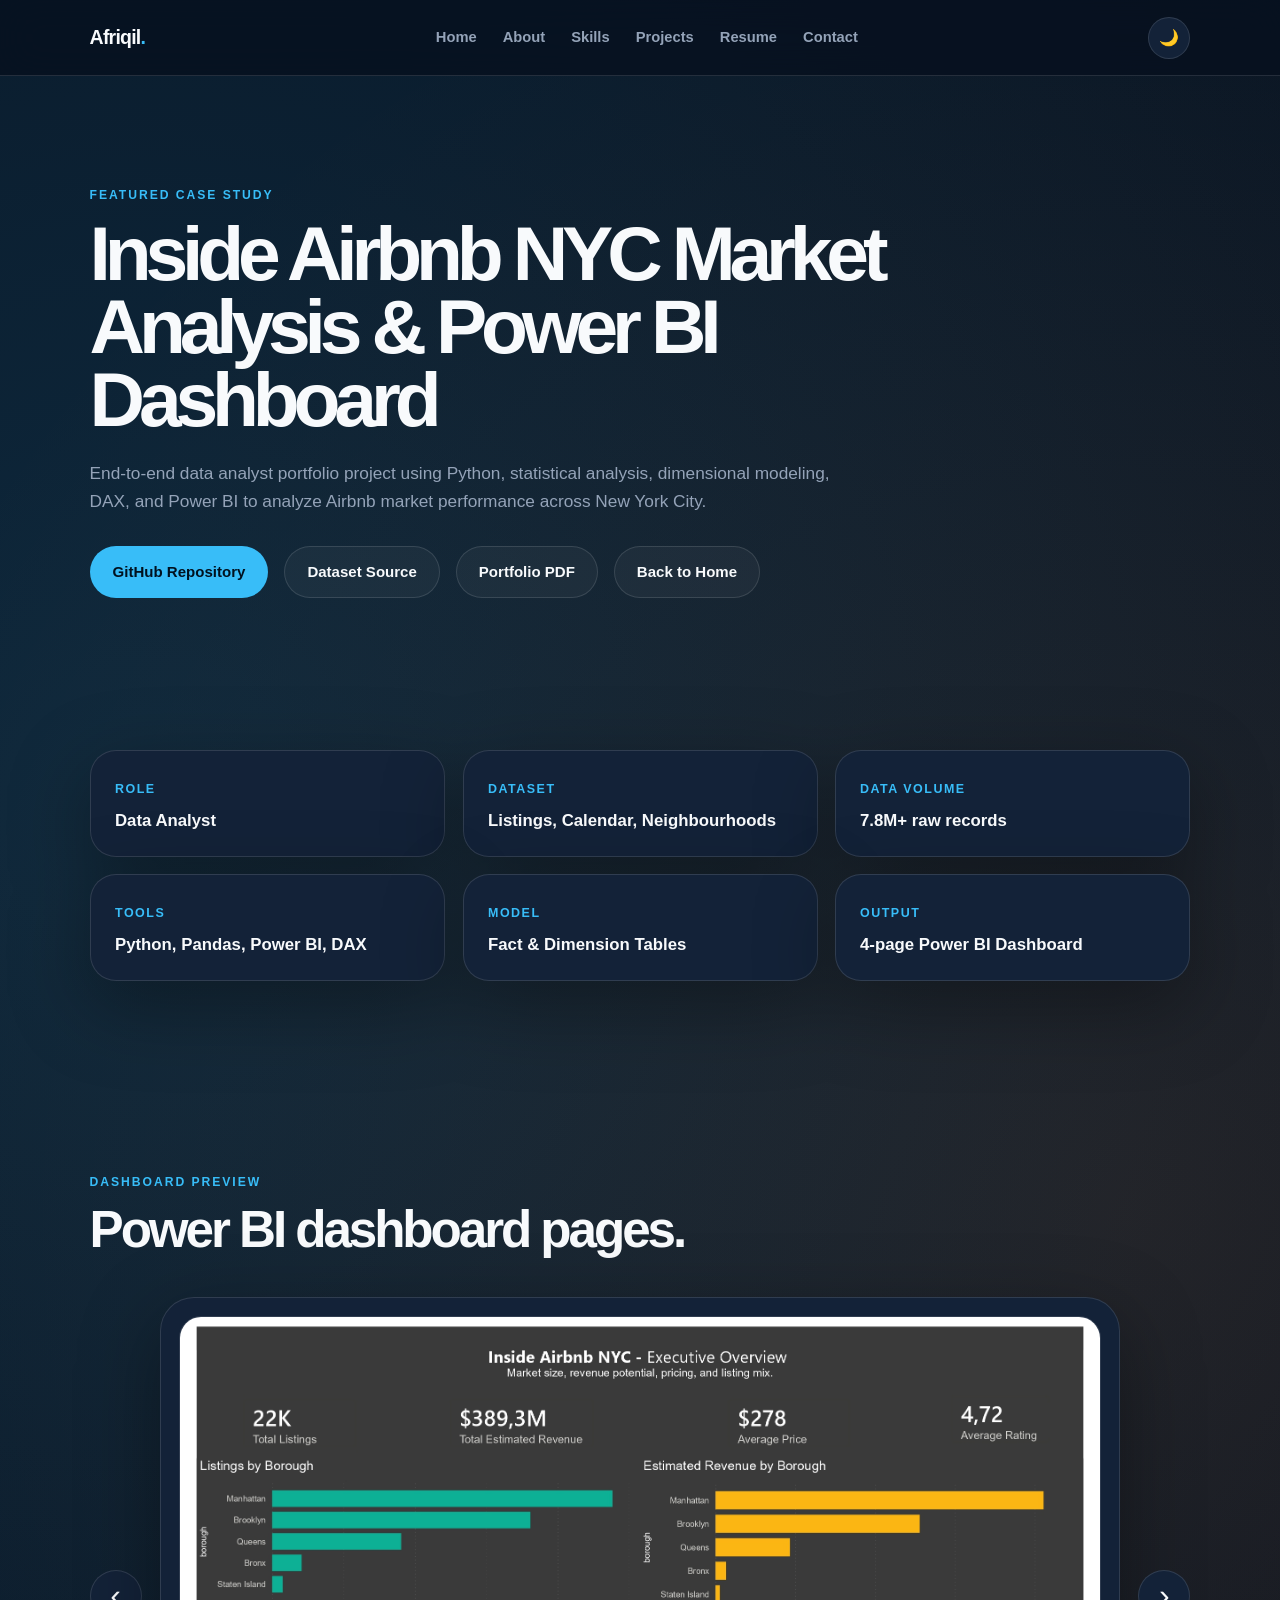
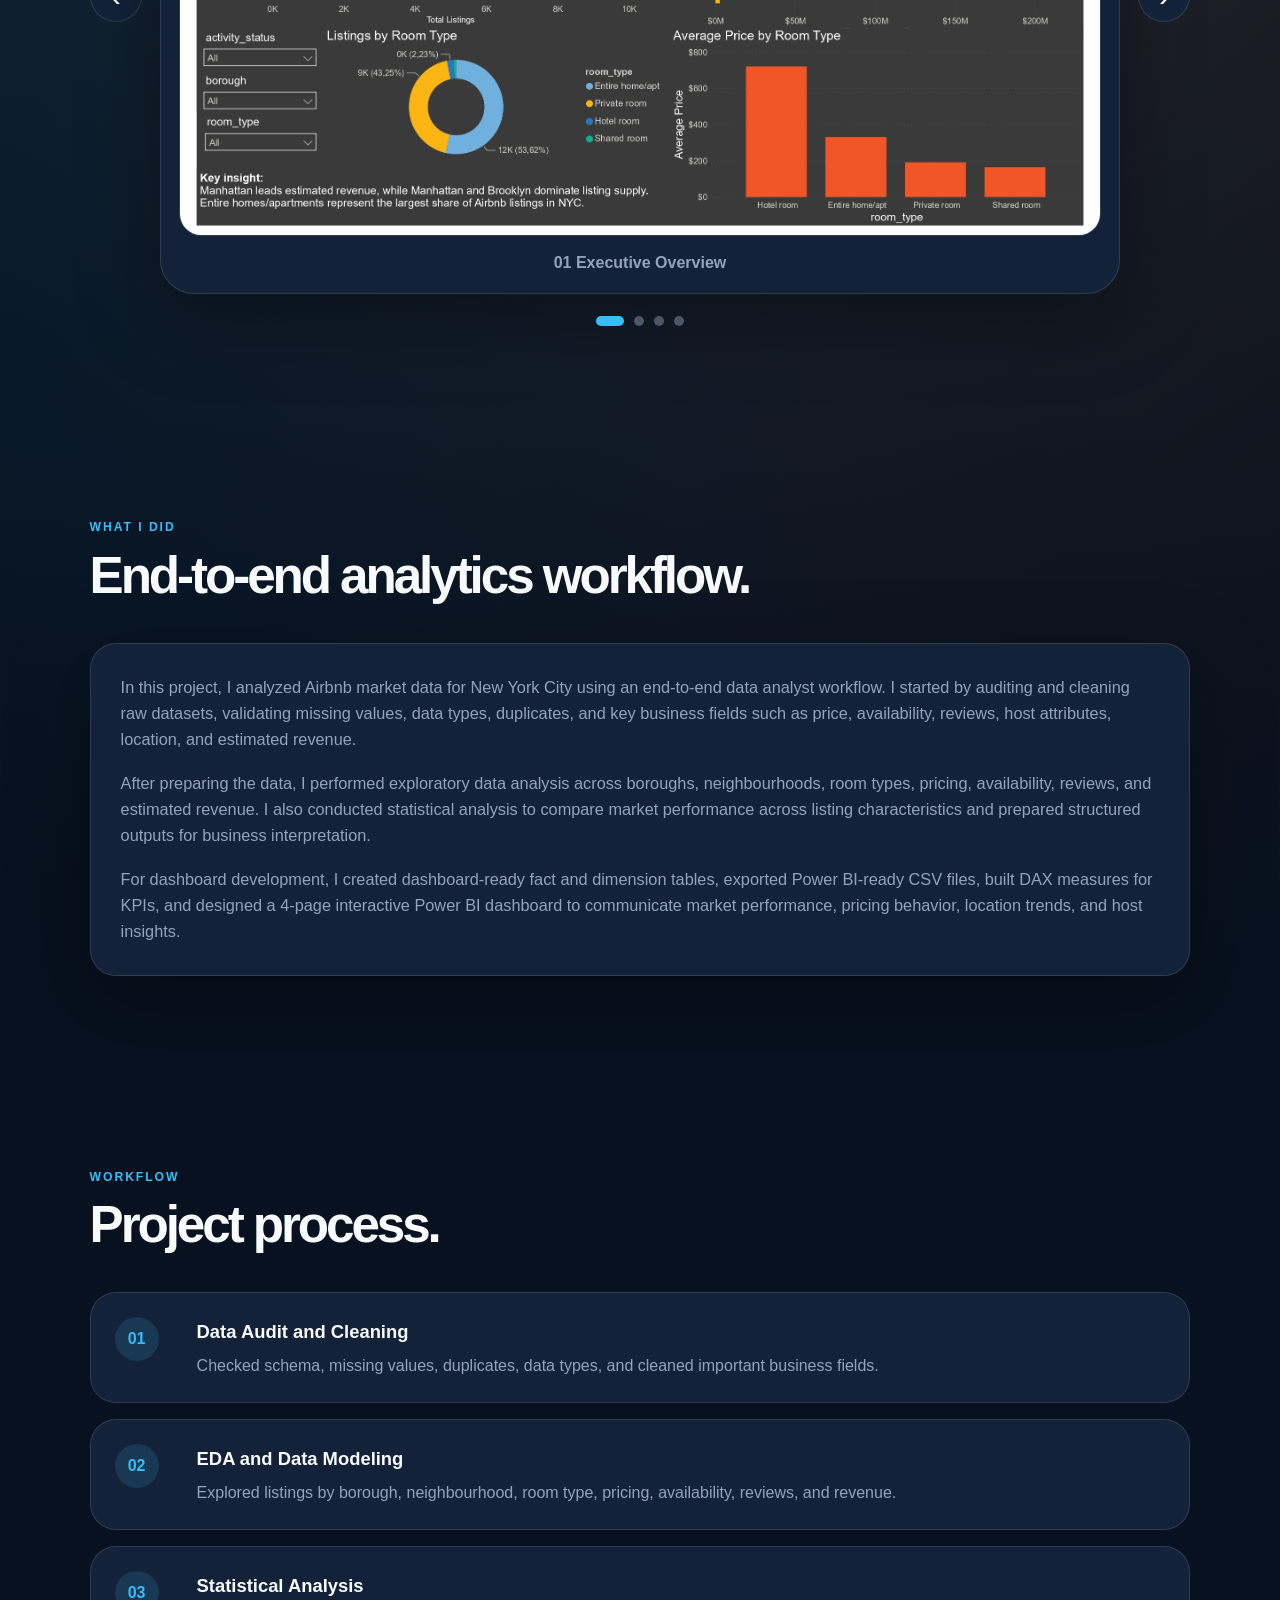
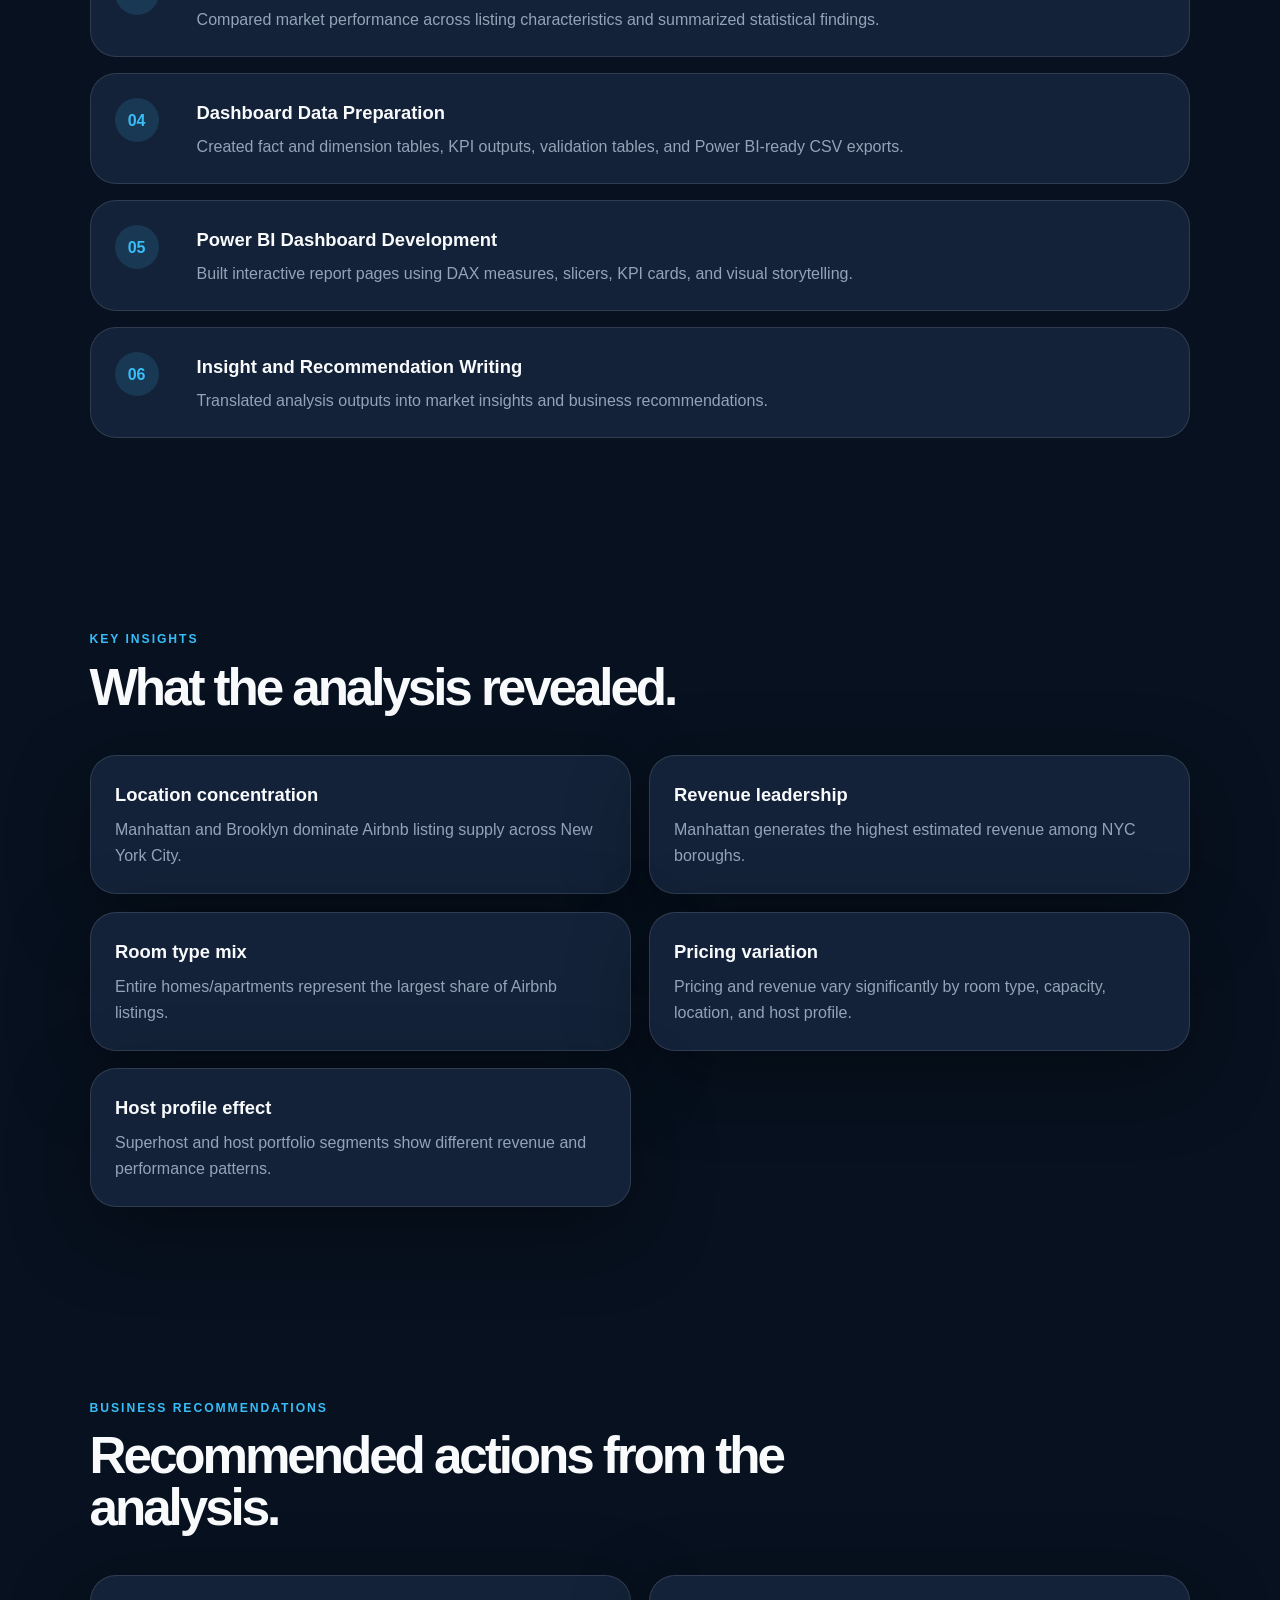
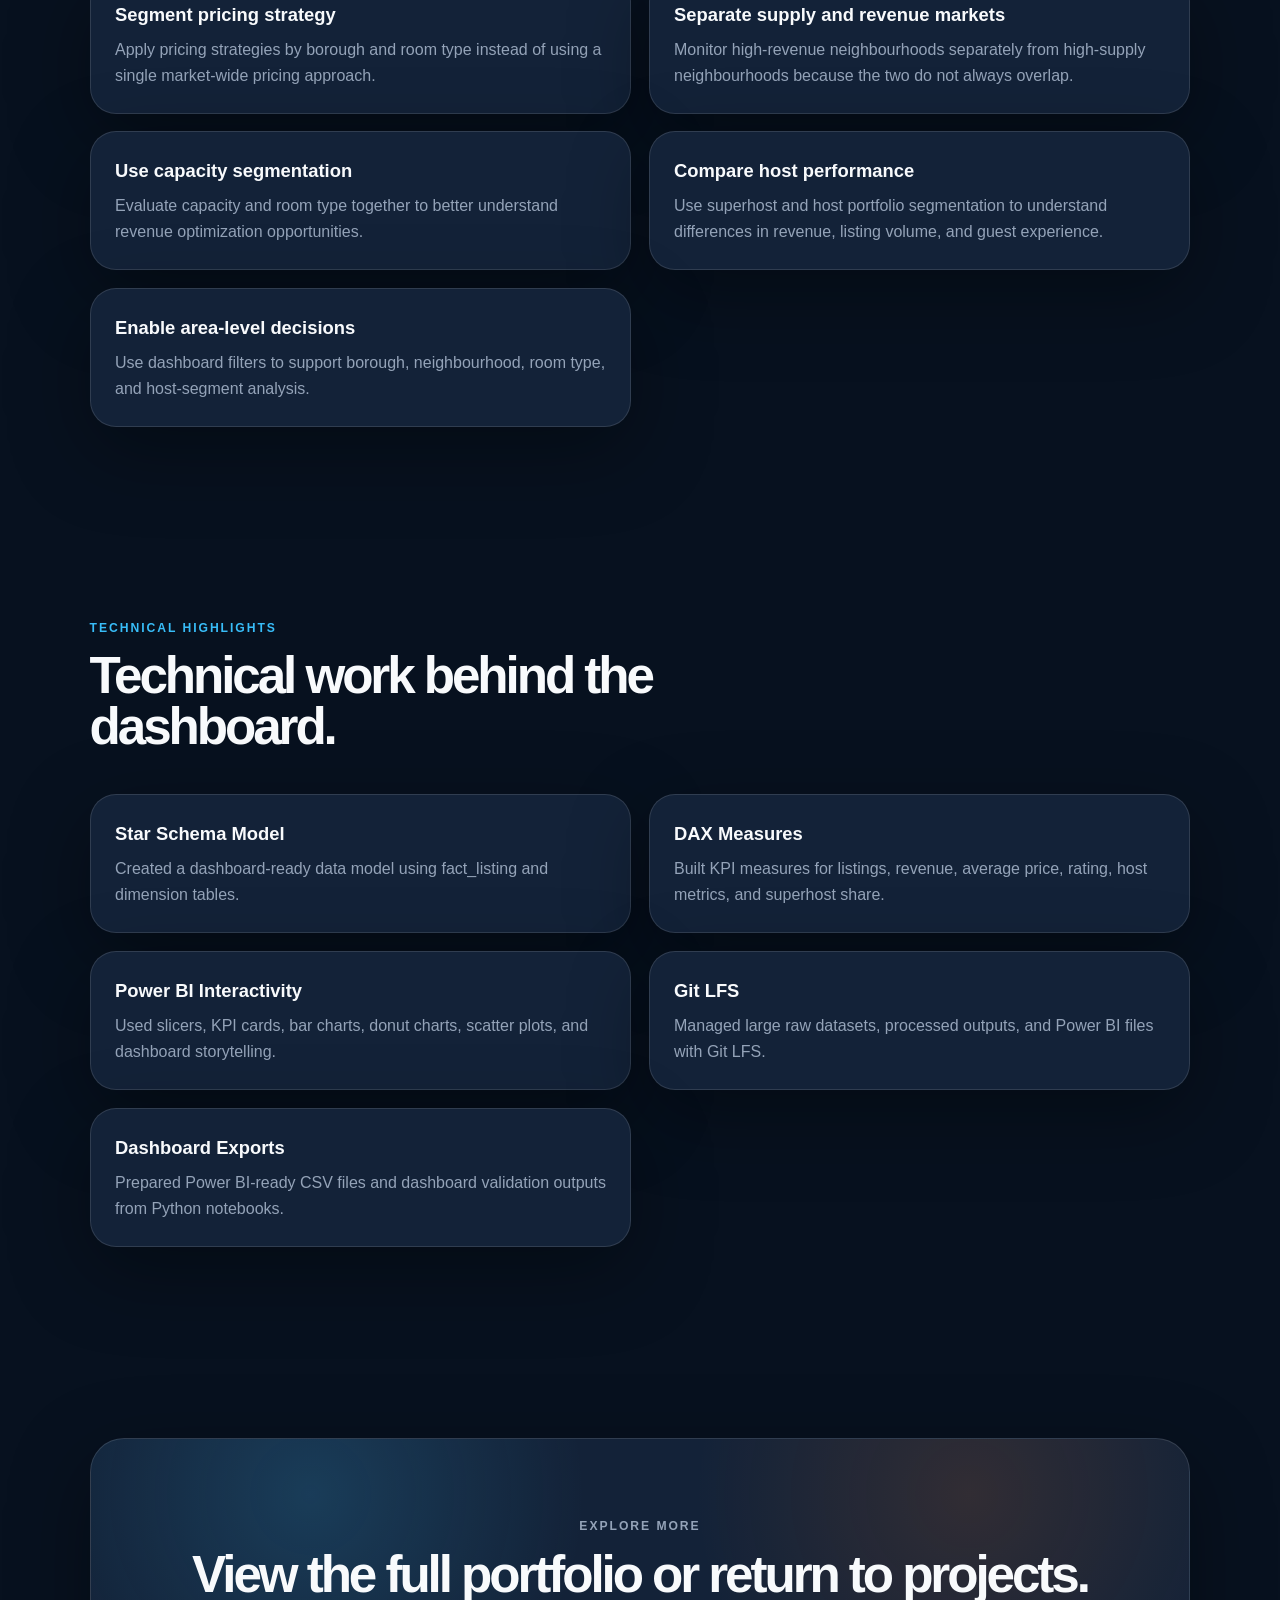
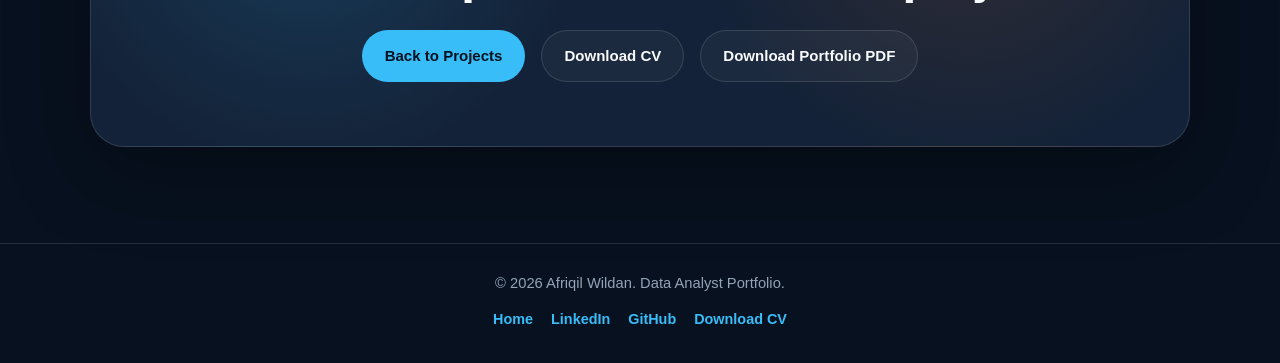
==== project-airbnb.html @ fc61f589 "Initial portfolio website" ====
<!DOCTYPE html>
<html lang="en" data-theme="dark">
<head>
    <meta charset="UTF-8" />
    <meta name="viewport" content="width=device-width, initial-scale=1.0" />

    <title>Inside Airbnb NYC Case Study | Afriqil Wildan</title>

    <meta
        name="description"
        content="Inside Airbnb NYC Market Analysis case study by Afriqil Wildan. End-to-end data analyst project using Python, statistical analysis, Power BI, DAX, and dashboard data modeling."
    />

    <link rel="stylesheet" href="style.css" />
</head>

<body>

    <!-- NAVBAR -->
    <header class="navbar">
        <a href="index.html" class="nav-logo">
            Afriqil<span>.</span>
        </a>

        <nav class="nav-menu" id="navMenu">
            <a href="index.html#home" class="nav-link">Home</a>
            <a href="index.html#about" class="nav-link">About</a>
            <a href="index.html#skills" class="nav-link">Skills</a>
            <a href="index.html#projects" class="nav-link active">Projects</a>
            <a href="index.html#resume" class="nav-link">Resume</a>
            <a href="index.html#contact" class="nav-link">Contact</a>
        </nav>

        <div class="nav-actions">
            <button class="theme-toggle" id="themeToggle" aria-label="Toggle dark and light mode">
                <span id="themeIcon">🌙</span>
            </button>

            <button class="menu-toggle" id="menuToggle" aria-label="Open navigation menu">
                <span></span>
                <span></span>
                <span></span>
            </button>
        </div>
    </header>


    <main>

        <!-- PROJECT HERO -->
        <section class="section project-hero">
            <div class="project-hero-content reveal">
                <p class="section-label">Featured Case Study</p>

                <h1>Inside Airbnb NYC Market Analysis & Power BI Dashboard</h1>

                <p class="project-hero-description">
                    End-to-end data analyst portfolio project using Python, statistical analysis, dimensional modeling, DAX, and Power BI to analyze Airbnb market performance across New York City.
                </p>

                <div class="hero-actions">
                    <a href="#" target="_blank" class="btn btn-primary">GitHub Repository</a>
                    <a href="https://insideairbnb.com/get-the-data/" target="_blank" class="btn btn-secondary">Dataset Source</a>
                    <a href="assets/Portofolio_Afriqil_Wildan.pdf" target="_blank" class="btn btn-secondary">Portfolio PDF</a>
                    <a href="index.html#projects" class="btn btn-secondary">Back to Home</a>
                </div>
            </div>
        </section>


        <!-- PROJECT METADATA -->
        <section class="section project-overview">
            <div class="metadata-grid reveal">
                <div class="metadata-card">
                    <span>Role</span>
                    <h3>Data Analyst</h3>
                </div>

                <div class="metadata-card">
                    <span>Dataset</span>
                    <h3>Listings, Calendar, Neighbourhoods</h3>
                </div>

                <div class="metadata-card">
                    <span>Data Volume</span>
                    <h3>7.8M+ raw records</h3>
                </div>

                <div class="metadata-card">
                    <span>Tools</span>
                    <h3>Python, Pandas, Power BI, DAX</h3>
                </div>

                <div class="metadata-card">
                    <span>Model</span>
                    <h3>Fact & Dimension Tables</h3>
                </div>

                <div class="metadata-card">
                    <span>Output</span>
                    <h3>4-page Power BI Dashboard</h3>
                </div>
            </div>
        </section>


        <!-- DASHBOARD CAROUSEL -->
        <section class="section dashboard-case-study">
            <div class="section-heading reveal">
                <p class="section-label">Dashboard Preview</p>
                <h2>Power BI dashboard pages.</h2>
            </div>

            <div class="carousel reveal">
                <button class="carousel-btn prev" aria-label="Previous dashboard image">‹</button>

                <div class="carousel-window">
                    <div class="carousel-track">
                        <div class="carousel-slide">
                            <img
                                src="assets/01_executive_overview.png"
                                data-preview="assets/01_executive_overview.png"
                                alt="Executive Overview dashboard"
                            />
                            <p>01 Executive Overview</p>
                        </div>

                        <div class="carousel-slide">
                            <img
                                src="assets/02_borough_neighbourhood.png"
                                data-preview="assets/02_borough_neighbourhood.png"
                                alt="Borough and Neighbourhood dashboard"
                            />
                            <p>02 Borough & Neighbourhood Performance</p>
                        </div>

                        <div class="carousel-slide">
                            <img
                                src="assets/03_pricing_revenue.png"
                                data-preview="assets/03_pricing_revenue.png"
                                alt="Pricing and Revenue dashboard"
                            />
                            <p>03 Pricing & Revenue Analysis</p>
                        </div>

                        <div class="carousel-slide">
                            <img
                                src="assets/04_host_statistical_insights.png"
                                data-preview="assets/04_host_statistical_insights.png"
                                alt="Host and Statistical Insights dashboard"
                            />
                            <p>04 Host & Statistical Insights</p>
                        </div>
                    </div>
                </div>

                <button class="carousel-btn next" aria-label="Next dashboard image">›</button>
            </div>

            <div class="carousel-dots reveal">
                <button class="carousel-dot active" aria-label="Go to slide 1"></button>
                <button class="carousel-dot" aria-label="Go to slide 2"></button>
                <button class="carousel-dot" aria-label="Go to slide 3"></button>
                <button class="carousel-dot" aria-label="Go to slide 4"></button>
            </div>
        </section>


        <!-- WHAT I DID -->
        <section class="section case-section">
            <div class="section-heading reveal">
                <p class="section-label">What I Did</p>
                <h2>End-to-end analytics workflow.</h2>
            </div>

            <div class="content-card reveal">
                <p>
                    In this project, I analyzed Airbnb market data for New York City using an end-to-end data analyst workflow. I started by auditing and cleaning raw datasets, validating missing values, data types, duplicates, and key business fields such as price, availability, reviews, host attributes, location, and estimated revenue.
                </p>

                <p>
                    After preparing the data, I performed exploratory data analysis across boroughs, neighbourhoods, room types, pricing, availability, reviews, and estimated revenue. I also conducted statistical analysis to compare market performance across listing characteristics and prepared structured outputs for business interpretation.
                </p>

                <p>
                    For dashboard development, I created dashboard-ready fact and dimension tables, exported Power BI-ready CSV files, built DAX measures for KPIs, and designed a 4-page interactive Power BI dashboard to communicate market performance, pricing behavior, location trends, and host insights.
                </p>
            </div>
        </section>


        <!-- WORKFLOW -->
        <section class="section case-section">
            <div class="section-heading reveal">
                <p class="section-label">Workflow</p>
                <h2>Project process.</h2>
            </div>

            <div class="timeline reveal">
                <div class="timeline-item">
                    <span>01</span>
                    <div>
                        <h3>Data Audit and Cleaning</h3>
                        <p>Checked schema, missing values, duplicates, data types, and cleaned important business fields.</p>
                    </div>
                </div>

                <div class="timeline-item">
                    <span>02</span>
                    <div>
                        <h3>EDA and Data Modeling</h3>
                        <p>Explored listings by borough, neighbourhood, room type, pricing, availability, reviews, and revenue.</p>
                    </div>
                </div>

                <div class="timeline-item">
                    <span>03</span>
                    <div>
                        <h3>Statistical Analysis</h3>
                        <p>Compared market performance across listing characteristics and summarized statistical findings.</p>
                    </div>
                </div>

                <div class="timeline-item">
                    <span>04</span>
                    <div>
                        <h3>Dashboard Data Preparation</h3>
                        <p>Created fact and dimension tables, KPI outputs, validation tables, and Power BI-ready CSV exports.</p>
                    </div>
                </div>

                <div class="timeline-item">
                    <span>05</span>
                    <div>
                        <h3>Power BI Dashboard Development</h3>
                        <p>Built interactive report pages using DAX measures, slicers, KPI cards, and visual storytelling.</p>
                    </div>
                </div>

                <div class="timeline-item">
                    <span>06</span>
                    <div>
                        <h3>Insight and Recommendation Writing</h3>
                        <p>Translated analysis outputs into market insights and business recommendations.</p>
                    </div>
                </div>
            </div>
        </section>


        <!-- KEY INSIGHTS -->
        <section class="section case-section">
            <div class="section-heading reveal">
                <p class="section-label">Key Insights</p>
                <h2>What the analysis revealed.</h2>
            </div>

            <div class="insight-grid">
                <article class="insight-card reveal">
                    <h3>Location concentration</h3>
                    <p>Manhattan and Brooklyn dominate Airbnb listing supply across New York City.</p>
                </article>

                <article class="insight-card reveal">
                    <h3>Revenue leadership</h3>
                    <p>Manhattan generates the highest estimated revenue among NYC boroughs.</p>
                </article>

                <article class="insight-card reveal">
                    <h3>Room type mix</h3>
                    <p>Entire homes/apartments represent the largest share of Airbnb listings.</p>
                </article>

                <article class="insight-card reveal">
                    <h3>Pricing variation</h3>
                    <p>Pricing and revenue vary significantly by room type, capacity, location, and host profile.</p>
                </article>

                <article class="insight-card reveal">
                    <h3>Host profile effect</h3>
                    <p>Superhost and host portfolio segments show different revenue and performance patterns.</p>
                </article>
            </div>
        </section>


        <!-- BUSINESS RECOMMENDATIONS -->
        <section class="section case-section">
            <div class="section-heading reveal">
                <p class="section-label">Business Recommendations</p>
                <h2>Recommended actions from the analysis.</h2>
            </div>

            <div class="recommendation-grid">
                <div class="recommendation-card reveal">
                    <h3>Segment pricing strategy</h3>
                    <p>Apply pricing strategies by borough and room type instead of using a single market-wide pricing approach.</p>
                </div>

                <div class="recommendation-card reveal">
                    <h3>Separate supply and revenue markets</h3>
                    <p>Monitor high-revenue neighbourhoods separately from high-supply neighbourhoods because the two do not always overlap.</p>
                </div>

                <div class="recommendation-card reveal">
                    <h3>Use capacity segmentation</h3>
                    <p>Evaluate capacity and room type together to better understand revenue optimization opportunities.</p>
                </div>

                <div class="recommendation-card reveal">
                    <h3>Compare host performance</h3>
                    <p>Use superhost and host portfolio segmentation to understand differences in revenue, listing volume, and guest experience.</p>
                </div>

                <div class="recommendation-card reveal">
                    <h3>Enable area-level decisions</h3>
                    <p>Use dashboard filters to support borough, neighbourhood, room type, and host-segment analysis.</p>
                </div>
            </div>
        </section>


        <!-- TECHNICAL HIGHLIGHTS -->
        <section class="section case-section">
            <div class="section-heading reveal">
                <p class="section-label">Technical Highlights</p>
                <h2>Technical work behind the dashboard.</h2>
            </div>

            <div class="technical-highlight-grid">
                <div class="technical-highlight-card reveal">
                    <h3>Star Schema Model</h3>
                    <p>Created a dashboard-ready data model using fact_listing and dimension tables.</p>
                </div>

                <div class="technical-highlight-card reveal">
                    <h3>DAX Measures</h3>
                    <p>Built KPI measures for listings, revenue, average price, rating, host metrics, and superhost share.</p>
                </div>

                <div class="technical-highlight-card reveal">
                    <h3>Power BI Interactivity</h3>
                    <p>Used slicers, KPI cards, bar charts, donut charts, scatter plots, and dashboard storytelling.</p>
                </div>

                <div class="technical-highlight-card reveal">
                    <h3>Git LFS</h3>
                    <p>Managed large raw datasets, processed outputs, and Power BI files with Git LFS.</p>
                </div>

                <div class="technical-highlight-card reveal">
                    <h3>Dashboard Exports</h3>
                    <p>Prepared Power BI-ready CSV files and dashboard validation outputs from Python notebooks.</p>
                </div>
            </div>
        </section>


        <!-- CTA -->
        <section class="section resume">
            <div class="resume-card reveal">
                <p class="section-label">Explore More</p>
                <h2>View the full portfolio or return to projects.</h2>

                <div class="resume-actions">
                    <a href="index.html#projects" class="btn btn-primary">Back to Projects</a>
                    <a href="assets/CV_Afriqil_Wildan.pdf" target="_blank" class="btn btn-secondary">Download CV</a>
                    <a href="assets/Portofolio_Afriqil_Wildan.pdf" target="_blank" class="btn btn-secondary">Download Portfolio PDF</a>
                </div>
            </div>
        </section>

    </main>


    <!-- IMAGE MODAL -->
    <div class="image-modal">
        <button class="modal-close" aria-label="Close image modal">×</button>
        <img src="" alt="Dashboard full preview" class="modal-image" />
    </div>


    <!-- FOOTER -->
    <footer class="footer">
        <p>© 2026 Afriqil Wildan. Data Analyst Portfolio.</p>

        <div class="footer-links">
            <a href="index.html">Home</a>
            <a href="https://www.linkedin.com/in/afriqil-wildan-b7bbb6221/" target="_blank">LinkedIn</a>
            <a href="https://github.com/" target="_blank">GitHub</a>
            <a href="assets/CV_Afriqil_Wildan.pdf" target="_blank">Download CV</a>
        </div>
    </footer>


    <script src="script.js"></script>
</body>
</html>
---- style.css ----
/* =========================
   THEME VARIABLES
========================= */

:root {
    --bg: #07111f;
    --bg-soft: #0f1b2d;
    --card: #132238;
    --card-hover: #1b2d49;
    --text: #f8fafc;
    --muted: #94a3b8;
    --border: rgba(255, 255, 255, 0.12);

    --primary: #38bdf8;
    --primary-dark: #0284c7;
    --accent: #f97316;
    --success: #14b8a6;

    --shadow: 0 24px 80px rgba(0, 0, 0, 0.35);

    --radius-xl: 34px;
    --radius-lg: 26px;
    --radius-md: 18px;
    --radius-sm: 14px;

    --max-width: 1180px;
}

html[data-theme="light"] {
    --bg: #f8fafc;
    --bg-soft: #eef2ff;
    --card: #ffffff;
    --card-hover: #f1f5f9;
    --text: #0f172a;
    --muted: #475569;
    --border: rgba(15, 23, 42, 0.12);

    --primary: #0284c7;
    --primary-dark: #0369a1;
    --accent: #ea580c;
    --success: #0f766e;

    --shadow: 0 24px 70px rgba(15, 23, 42, 0.12);
}


/* =========================
   RESET
========================= */

* {
    margin: 0;
    padding: 0;
    box-sizing: border-box;
}

html {
    scroll-behavior: smooth;
    scroll-padding-top: 90px;
}

body {
    font-family: Inter, "Segoe UI", Arial, sans-serif;
    background:
        radial-gradient(circle at 12% 12%, rgba(56, 189, 248, 0.14), transparent 28%),
        radial-gradient(circle at 88% 18%, rgba(249, 115, 22, 0.11), transparent 24%),
        var(--bg);
    color: var(--text);
    line-height: 1.6;
    overflow-x: hidden;
}

a {
    color: inherit;
    text-decoration: none;
}

img {
    max-width: 100%;
    display: block;
}

button {
    font-family: inherit;
}


/* =========================
   NAVBAR
========================= */

.navbar {
    position: sticky;
    top: 0;
    z-index: 1000;
    height: 76px;
    padding: 0 7%;
    display: flex;
    align-items: center;
    justify-content: space-between;
    background: rgba(7, 17, 31, 0.82);
    backdrop-filter: blur(20px);
    border-bottom: 1px solid var(--border);
}

html[data-theme="light"] .navbar {
    background: rgba(248, 250, 252, 0.88);
}

.nav-logo {
    font-size: 1.22rem;
    font-weight: 900;
    letter-spacing: -0.04em;
}

.nav-logo span {
    color: var(--primary);
}

.nav-menu {
    display: flex;
    align-items: center;
    gap: 26px;
}

.nav-link {
    color: var(--muted);
    font-size: 0.92rem;
    font-weight: 700;
    transition: 0.25s ease;
}

.nav-link:hover,
.nav-link.active {
    color: var(--primary);
}

.nav-actions {
    display: flex;
    align-items: center;
    gap: 12px;
}

.theme-toggle,
.menu-toggle {
    border: 1px solid var(--border);
    background: var(--card);
    color: var(--text);
    cursor: pointer;
    transition: 0.25s ease;
}

.theme-toggle {
    width: 42px;
    height: 42px;
    border-radius: 999px;
    font-size: 1rem;
}

.menu-toggle {
    width: 44px;
    height: 42px;
    border-radius: 14px;
    display: none;
    align-items: center;
    justify-content: center;
    flex-direction: column;
    gap: 5px;
}

.menu-toggle span {
    width: 20px;
    height: 2px;
    background: var(--text);
    border-radius: 999px;
    transition: 0.25s ease;
}

.theme-toggle:hover,
.menu-toggle:hover {
    transform: translateY(-2px);
    background: var(--card-hover);
}


/* =========================
   BASE SECTION
========================= */

.section {
    width: min(var(--max-width), 86%);
    margin: 0 auto;
    padding: 96px 0;
}

.section-label {
    color: var(--primary);
    text-transform: uppercase;
    letter-spacing: 0.16em;
    font-size: 0.76rem;
    font-weight: 900;
    margin-bottom: 12px;
}

.section-heading {
    max-width: 780px;
    margin-bottom: 42px;
}

.section-heading h2 {
    font-size: clamp(2rem, 4vw, 3.4rem);
    line-height: 1;
    letter-spacing: -0.06em;
}


/* =========================
   BUTTONS
========================= */

.btn {
    display: inline-flex;
    align-items: center;
    justify-content: center;
    padding: 13px 22px;
    border-radius: 999px;
    font-weight: 900;
    font-size: 0.94rem;
    border: 1px solid var(--border);
    transition: 0.25s ease;
}

.btn-primary {
    background: var(--primary);
    color: #00111f;
    border-color: transparent;
}

.btn-secondary {
    background: rgba(255, 255, 255, 0.04);
    color: var(--text);
}

html[data-theme="light"] .btn-secondary {
    background: #ffffff;
}

.btn:hover {
    transform: translateY(-3px);
    box-shadow: var(--shadow);
}


/* =========================
   HERO
========================= */

.hero {
    min-height: calc(100svh - 76px);
    display: grid;
    grid-template-columns: minmax(0, 1.05fr) minmax(340px, 0.85fr);
    gap: 52px;
    align-items: center;
    padding-top: 34px;
    padding-bottom: 34px;
}

.hero-content {
    max-width: 700px;
}

.hero h1 {
    font-size: clamp(3rem, 6vw, 5.3rem);
    line-height: 0.95;
    letter-spacing: -0.08em;
    max-width: 760px;
}

.hero h1 span {
    color: var(--primary);
}

.hero-subtitle {
    margin-top: 22px;
    color: var(--muted);
    font-size: 1.05rem;
    max-width: 640px;
}

.hero-actions {
    margin-top: 30px;
    display: flex;
    gap: 16px;
    flex-wrap: wrap;
}

.hero-links {
    margin-top: 24px;
    display: flex;
    gap: 20px;
    flex-wrap: wrap;
}

.hero-links a {
    color: var(--muted);
    font-weight: 800;
    transition: 0.25s ease;
}

.hero-links a:hover {
    color: var(--primary);
}

.hero-visual {
    width: 100%;
    max-width: 480px;
    justify-self: end;
}

.profile-card {
    position: relative;
    overflow: hidden;
    padding: 20px;
    border-radius: var(--radius-xl);
    background:
        linear-gradient(145deg, rgba(56, 189, 248, 0.14), transparent 32%),
        linear-gradient(160deg, var(--card), var(--bg-soft));
    border: 1px solid var(--border);
    box-shadow: var(--shadow);
}

.profile-card::after {
    content: "";
    position: absolute;
    width: 160px;
    height: 160px;
    right: -42px;
    top: -42px;
    background: rgba(249, 115, 22, 0.16);
    border-radius: 999px;
    filter: blur(8px);
}

.profile-image-wrapper {
    position: relative;
    z-index: 1;
    width: 100%;
    height: clamp(250px, 34vh, 330px);
    border-radius: 26px;
    overflow: hidden;
    border: 1px solid var(--border);
    background: var(--bg-soft);
    display: flex;
    align-items: center;
    justify-content: center;
}

.profile-image {
    width: 100%;
    height: 100%;
    object-fit: contain;
    object-position: center bottom;
}

.profile-info {
    position: relative;
    z-index: 1;
    margin-top: 18px;
}

.profile-info h2 {
    font-size: 1.45rem;
    letter-spacing: -0.04em;
}

.profile-info p {
    color: var(--muted);
    margin-top: 6px;
    font-weight: 700;
    font-size: 0.94rem;
}

.hero-metrics {
    margin-top: 14px;
    display: grid;
    grid-template-columns: repeat(3, 1fr);
    gap: 12px;
}

.metric-card {
    padding: 15px 16px;
    border-radius: var(--radius-md);
    background: var(--card);
    border: 1px solid var(--border);
    box-shadow: var(--shadow);
    min-height: 94px;
}

.metric-card h3 {
    font-size: 1.45rem;
    line-height: 1;
}

.metric-card p {
    color: var(--muted);
    font-size: 0.78rem;
    margin-top: 7px;
}


/* =========================
   ABOUT
========================= */

.about-grid {
    display: grid;
    grid-template-columns: 1fr 0.95fr;
    gap: 36px;
    align-items: start;
}

.about-text {
    color: var(--muted);
    font-size: 1.05rem;
}

.about-text p + p {
    margin-top: 18px;
}

.about-cards {
    display: grid;
    gap: 16px;
}

.about-card {
    padding: 22px;
    border-radius: var(--radius-lg);
    background: var(--card);
    border: 1px solid var(--border);
    transition: 0.25s ease;
}

.about-card:hover {
    transform: translateY(-5px);
    background: var(--card-hover);
    box-shadow: var(--shadow);
}

.about-card span {
    color: var(--accent);
    font-weight: 900;
}

.about-card h3 {
    margin-top: 8px;
    font-size: 1.15rem;
}

.about-card p {
    color: var(--muted);
    margin-top: 6px;
}


/* =========================
   SKILLS
========================= */

.skills-layout {
    display: grid;
    gap: 42px;
}

.skills-title {
    font-size: 1.35rem;
    margin-bottom: 18px;
    letter-spacing: -0.03em;
}

.technical-grid {
    display: grid;
    grid-template-columns: repeat(4, 1fr);
    gap: 18px;
}

.technical-card {
    min-height: 188px;
    padding: 22px;
    border-radius: var(--radius-lg);
    background: var(--card);
    border: 1px solid var(--border);
    transition: 0.25s ease;
}

.technical-card:hover {
    transform: translateY(-6px);
    background: var(--card-hover);
    box-shadow: var(--shadow);
}

.technical-card img,
.skill-icon {
    width: 44px;
    height: 44px;
    margin-bottom: 16px;
}

.technical-card img {
    object-fit: contain;
}

.skill-icon {
    display: grid;
    place-items: center;
    border-radius: 14px;
    background: rgba(56, 189, 248, 0.14);
    color: var(--primary);
    font-size: 0.82rem;
    font-weight: 900;
}

.technical-card h4 {
    font-size: 1.05rem;
    margin-bottom: 8px;
}

.technical-card p {
    color: var(--muted);
    font-size: 0.9rem;
}

.soft-grid {
    display: flex;
    gap: 12px;
    flex-wrap: wrap;
}

.soft-card {
    padding: 12px 16px;
    border-radius: 999px;
    background: var(--card);
    border: 1px solid var(--border);
    color: var(--muted);
    font-weight: 800;
    transition: 0.25s ease;
}

.soft-card:hover {
    color: #00111f;
    background: var(--primary);
    border-color: transparent;
    transform: translateY(-3px);
}


/* =========================
   PROJECTS
========================= */

.projects-grid {
    display: grid;
    grid-template-columns: repeat(2, minmax(0, 1fr));
    gap: 22px;
    align-items: stretch;
}

.project-card {
    padding: 28px;
    border-radius: var(--radius-xl);
    background: var(--card);
    border: 1px solid var(--border);
    transition: 0.25s ease;
    min-height: 100%;
}

.project-card:hover {
    transform: translateY(-6px);
    background: var(--card-hover);
    box-shadow: var(--shadow);
}

.project-featured {
    grid-column: 1 / -1;
    display: grid;
    grid-template-columns: minmax(0, 1fr) minmax(340px, 0.92fr);
    gap: 28px;
    align-items: center;
    border-color: rgba(56, 189, 248, 0.55);
    background:
        radial-gradient(circle at 94% 18%, rgba(249, 115, 22, 0.12), transparent 26%),
        linear-gradient(145deg, rgba(56, 189, 248, 0.12), transparent 38%),
        var(--card);
}

.project-content {
    min-width: 0;
}

.project-header {
    display: flex;
    justify-content: space-between;
    align-items: center;
    gap: 14px;
    margin-bottom: 20px;
}

.project-badge {
    color: #00111f;
    background: var(--primary);
    font-size: 0.75rem;
    font-weight: 900;
    padding: 6px 11px;
    border-radius: 999px;
}

.project-year {
    color: var(--muted);
    font-size: 0.78rem;
    font-weight: 900;
}

.project-card h3 {
    font-size: 1.45rem;
    line-height: 1.16;
    letter-spacing: -0.04em;
    margin-bottom: 14px;
}

.project-featured h3 {
    font-size: clamp(1.9rem, 3vw, 2.5rem);
    max-width: 740px;
}

.project-card p {
    color: var(--muted);
    font-size: 0.96rem;
    max-width: 760px;
}

.project-meta {
    margin-top: 20px;
    display: flex;
    gap: 10px;
    flex-wrap: wrap;
}

.project-meta span {
    color: var(--text);
    background: rgba(255, 255, 255, 0.06);
    border: 1px solid var(--border);
    padding: 7px 11px;
    border-radius: 999px;
    font-size: 0.78rem;
    font-weight: 800;
}

html[data-theme="light"] .project-meta span {
    background: #f8fafc;
}

.project-stack {
    margin-top: 18px;
    display: flex;
    gap: 8px;
    flex-wrap: wrap;
}

.project-stack span {
    color: var(--primary);
    background: rgba(56, 189, 248, 0.12);
    border: 1px solid rgba(56, 189, 248, 0.18);
    padding: 6px 10px;
    border-radius: 999px;
    font-size: 0.74rem;
    font-weight: 900;
}

.project-link {
    display: inline-flex;
    width: fit-content;
    margin-top: 24px;
    color: var(--primary);
    font-weight: 900;
    transition: 0.25s ease;
}

.project-link:hover {
    transform: translateX(4px);
}

/* Featured project dashboard gallery */
.project-preview {
    padding: 18px;
    border-radius: 28px;
    background:
        radial-gradient(circle at top right, rgba(249, 115, 22, 0.16), transparent 32%),
        rgba(255, 255, 255, 0.045);
    border: 1px solid var(--border);
}

.preview-main {
    position: relative;
    overflow: hidden;
    border-radius: 22px;
    border: 1px solid var(--border);
    background: var(--bg-soft);
}

.preview-main img {
    width: 100%;
    aspect-ratio: 16 / 9;
    object-fit: cover;
    transition: transform 0.35s ease, opacity 0.35s ease;
}

.preview-main:hover img {
    transform: scale(1.03);
    opacity: 0.96;
}

.preview-label {
    position: absolute;
    left: 14px;
    bottom: 14px;
    padding: 7px 11px;
    border-radius: 999px;
    background: rgba(2, 6, 23, 0.72);
    color: #ffffff;
    font-size: 0.76rem;
    font-weight: 900;
    backdrop-filter: blur(10px);
}

.preview-thumbs {
    margin-top: 12px;
    display: grid;
    grid-template-columns: repeat(3, 1fr);
    gap: 10px;
}

.preview-thumbs img {
    width: 100%;
    aspect-ratio: 16 / 9;
    object-fit: cover;
    border-radius: 14px;
    border: 1px solid var(--border);
    opacity: 0.82;
    transition: 0.25s ease;
}

.preview-thumbs img:hover {
    opacity: 1;
    transform: translateY(-3px);
}

.projects-grid .project-card:not(.project-featured) {
    display: flex;
    flex-direction: column;
    justify-content: space-between;
}


/* =========================
   RESUME
========================= */

.resume {
    width: 100%;
    padding-left: 7%;
    padding-right: 7%;
}

.resume-card {
    width: min(var(--max-width), 100%);
    margin: 0 auto;
    text-align: center;
    padding: 64px 28px;
    border-radius: var(--radius-xl);
    background:
        radial-gradient(circle at 20% 18%, rgba(56, 189, 248, 0.17), transparent 30%),
        radial-gradient(circle at 80% 18%, rgba(249, 115, 22, 0.13), transparent 30%),
        var(--card);
    border: 1px solid var(--border);
    box-shadow: var(--shadow);
}

.resume-card h2 {
    font-size: clamp(2rem, 4vw, 3.4rem);
    line-height: 1;
    letter-spacing: -0.06em;
}

.resume-card p {
    color: var(--muted);
    margin-top: 14px;
}

.resume-actions {
    margin-top: 30px;
    display: flex;
    gap: 16px;
    justify-content: center;
    flex-wrap: wrap;
}


/* =========================
   CONTACT
========================= */

.contact-text {
    color: var(--muted);
    max-width: 720px;
    font-size: 1.04rem;
}

.contact-links {
    margin-top: 28px;
    display: flex;
    gap: 18px;
    flex-wrap: wrap;
}

.contact-links a {
    color: var(--primary);
    font-weight: 900;
    border-bottom: 1px solid transparent;
    transition: 0.25s ease;
}

.contact-links a:hover {
    border-color: var(--primary);
}


/* =========================
   PROJECT DETAIL PAGE
========================= */

.project-hero {
    padding-top: 110px;
    padding-bottom: 56px;
}

.project-hero-content {
    max-width: 920px;
}

.project-hero h1 {
    font-size: clamp(2.7rem, 6vw, 5.4rem);
    line-height: 0.95;
    letter-spacing: -0.08em;
}

.project-hero-description {
    margin-top: 24px;
    color: var(--muted);
    font-size: 1.08rem;
    max-width: 760px;
}

.metadata-grid {
    display: grid;
    grid-template-columns: repeat(3, 1fr);
    gap: 18px;
}

.metadata-card,
.content-card,
.insight-card,
.recommendation-card,
.technical-highlight-card {
    background: var(--card);
    border: 1px solid var(--border);
    border-radius: var(--radius-lg);
    box-shadow: var(--shadow);
}

.metadata-card {
    padding: 24px;
}

.metadata-card span {
    color: var(--primary);
    font-size: 0.78rem;
    font-weight: 900;
    text-transform: uppercase;
    letter-spacing: 0.12em;
}

.metadata-card h3 {
    margin-top: 10px;
    font-size: 1.05rem;
    line-height: 1.25;
}


/* =========================
   DASHBOARD CAROUSEL
========================= */

.carousel {
    position: relative;
    display: grid;
    grid-template-columns: 52px 1fr 52px;
    align-items: center;
    gap: 18px;
}

.carousel-window {
    overflow: hidden;
    border-radius: var(--radius-xl);
    border: 1px solid var(--border);
    background: var(--card);
    box-shadow: var(--shadow);
}

.carousel-track {
    display: flex;
    transition: transform 0.45s ease;
}

.carousel-slide {
    min-width: 100%;
    padding: 18px;
}

.carousel-slide img {
    width: 100%;
    aspect-ratio: 16 / 9;
    object-fit: cover;
    border-radius: 22px;
    border: 1px solid var(--border);
    cursor: zoom-in;
}

.carousel-slide p {
    margin-top: 14px;
    color: var(--muted);
    font-weight: 800;
    text-align: center;
}

.carousel-btn {
    width: 52px;
    height: 52px;
    border: 1px solid var(--border);
    border-radius: 999px;
    background: var(--card);
    color: var(--text);
    font-size: 2rem;
    cursor: pointer;
    transition: 0.25s ease;
    display: grid;
    place-items: center;
}

.carousel-btn:hover {
    background: var(--primary);
    color: #00111f;
    transform: translateY(-2px);
}

.carousel-dots {
    display: flex;
    justify-content: center;
    gap: 10px;
    margin-top: 22px;
}

.carousel-dot {
    width: 10px;
    height: 10px;
    border-radius: 999px;
    border: none;
    background: var(--muted);
    opacity: 0.45;
    cursor: pointer;
    transition: 0.25s ease;
}

.carousel-dot.active {
    width: 28px;
    background: var(--primary);
    opacity: 1;
}


/* =========================
   CASE STUDY CONTENT
========================= */

.content-card {
    padding: 30px;
}

.content-card p {
    color: var(--muted);
    font-size: 1.02rem;
}

.content-card p + p {
    margin-top: 18px;
}

.timeline {
    display: grid;
    gap: 16px;
}

.timeline-item {
    display: grid;
    grid-template-columns: 64px 1fr;
    gap: 18px;
    padding: 24px;
    border-radius: var(--radius-lg);
    background: var(--card);
    border: 1px solid var(--border);
    transition: 0.25s ease;
}

.timeline-item:hover {
    transform: translateY(-4px);
    background: var(--card-hover);
    box-shadow: var(--shadow);
}

.timeline-item span {
    width: 44px;
    height: 44px;
    border-radius: 999px;
    display: grid;
    place-items: center;
    background: rgba(56, 189, 248, 0.14);
    color: var(--primary);
    font-weight: 900;
}

.timeline-item h3 {
    font-size: 1.15rem;
    margin-bottom: 6px;
}

.timeline-item p {
    color: var(--muted);
}

.insight-grid,
.recommendation-grid,
.technical-highlight-grid {
    display: grid;
    grid-template-columns: repeat(2, 1fr);
    gap: 18px;
}

.insight-card,
.recommendation-card,
.technical-highlight-card {
    padding: 24px;
    transition: 0.25s ease;
}

.insight-card:hover,
.recommendation-card:hover,
.technical-highlight-card:hover {
    transform: translateY(-5px);
    background: var(--card-hover);
}

.insight-card h3,
.recommendation-card h3,
.technical-highlight-card h3 {
    font-size: 1.15rem;
    margin-bottom: 8px;
}

.insight-card p,
.recommendation-card p,
.technical-highlight-card p {
    color: var(--muted);
}


/* =========================
   IMAGE MODAL
========================= */

.image-modal {
    position: fixed;
    inset: 0;
    z-index: 3000;
    display: none;
    align-items: center;
    justify-content: center;
    padding: 32px;
    background: rgba(2, 6, 23, 0.86);
    backdrop-filter: blur(12px);
}

.image-modal.active {
    display: flex;
}

.modal-image {
    max-width: min(1200px, 94vw);
    max-height: 86vh;
    border-radius: 22px;
    border: 1px solid var(--border);
    box-shadow: var(--shadow);
}

.modal-close {
    position: fixed;
    top: 24px;
    right: 28px;
    width: 46px;
    height: 46px;
    border-radius: 999px;
    border: 1px solid var(--border);
    background: var(--card);
    color: var(--text);
    font-size: 1.8rem;
    line-height: 1;
    cursor: pointer;
}


/* =========================
   FOOTER
========================= */

.footer {
    padding: 28px 7%;
    text-align: center;
    color: var(--muted);
    border-top: 1px solid var(--border);
}

.footer-links {
    margin-top: 12px;
    display: flex;
    justify-content: center;
    gap: 18px;
    flex-wrap: wrap;
}

.footer-links a {
    color: var(--primary);
    font-weight: 800;
}


/* =========================
   REVEAL ANIMATION
========================= */

.reveal {
    opacity: 0;
    transform: translateY(36px);
    filter: blur(6px);
    transition:
        opacity 0.8s ease,
        transform 0.8s ease,
        filter 0.8s ease;
}

.reveal.active {
    opacity: 1;
    transform: translateY(0);
    filter: blur(0);
}

/* =========================
   RESPONSIVE
========================= */

@media (max-width: 1060px) {
    .hero {
        grid-template-columns: 1fr;
        min-height: auto;
        gap: 44px;
        padding-top: 64px;
        padding-bottom: 74px;
        justify-items: center;
        text-align: center;
    }

    .hero-content {
        max-width: 760px;
    }

    .hero h1 {
        max-width: 760px;
        margin: 0 auto;
        font-size: clamp(3rem, 10vw, 5rem);
    }

    .hero-subtitle {
        margin-left: auto;
        margin-right: auto;
    }

    .hero-actions,
    .hero-links {
        justify-content: center;
    }

    .hero-visual {
        justify-self: center;
        max-width: 520px;
    }

    .about-grid,
    .projects-grid {
        grid-template-columns: 1fr;
    }

    .project-featured {
        grid-row: auto;
    }

    .technical-grid {
        grid-template-columns: repeat(2, 1fr);
    }

    .metadata-grid {
        grid-template-columns: repeat(2, 1fr);
    }
}

@media (max-width: 900px) {
    .insight-grid,
    .recommendation-grid,
    .technical-highlight-grid {
        grid-template-columns: 1fr;
    }

    .carousel {
        grid-template-columns: 1fr;
    }

    .carousel-btn {
        display: none;
    }

    .carousel-slide {
        padding: 12px;
    }

    .timeline-item {
        grid-template-columns: 1fr;
    }
}

@media (max-width: 820px) {
    .navbar {
        padding: 0 5%;
    }

    .menu-toggle {
        display: flex;
    }

    .nav-menu {
        position: fixed;
        top: 76px;
        left: 5%;
        right: 5%;
        display: none;
        flex-direction: column;
        align-items: stretch;
        gap: 0;
        padding: 14px;
        border-radius: 18px;
        background: var(--card);
        border: 1px solid var(--border);
        box-shadow: var(--shadow);
    }

    .nav-menu.active {
        display: flex;
    }

    .nav-link {
        padding: 14px;
        border-radius: 12px;
    }

    .nav-link:hover,
    .nav-link.active {
        background: rgba(56, 189, 248, 0.12);
    }

    .section {
        width: 90%;
        padding: 74px 0;
    }

    .hero {
        width: 90%;
        padding-top: 54px;
        padding-bottom: 64px;
        gap: 36px;
    }

    .hero h1 {
        font-size: clamp(2.7rem, 13vw, 4.4rem);
    }

    .hero-subtitle {
        font-size: 1rem;
    }

    .hero-metrics {
        grid-template-columns: 1fr;
    }

    .metric-card {
        text-align: left;
    }

    .profile-image-wrapper {
        height: 300px;
    }

    .metadata-grid {
        grid-template-columns: 1fr;
    }

    .project-hero {
        padding-top: 74px;
    }
}

@media (max-width: 620px) {
    .section {
        width: 92%;
    }

    .technical-grid {
        grid-template-columns: 1fr;
    }

    .hero {
        width: 92%;
        text-align: center;
        padding-top: 44px;
    }

    .hero h1 {
        font-size: clamp(2.5rem, 14vw, 3.8rem);
    }

    .hero-actions {
        width: 100%;
    }

    .hero-actions .btn {
        flex: 1 1 100%;
    }

    .hero-links {
        gap: 16px;
        justify-content: center;
    }

    .hero-visual {
        max-width: 100%;
    }

    .profile-card,
    .project-card,
    .technical-card,
    .about-card,
    .metadata-card,
    .content-card,
    .insight-card,
    .recommendation-card,
    .technical-highlight-card {
        padding: 20px;
    }

    .profile-image-wrapper {
        height: 280px;
        border-radius: 22px;
    }

    .profile-info {
        text-align: center;
    }

    .hero-metrics {
        width: 100%;
    }

    .metric-card {
        text-align: center;
    }

    .resume-card {
        padding: 44px 22px;
    }

    .project-hero h1 {
        font-size: clamp(2.4rem, 13vw, 3.6rem);
    }

    .carousel-slide img {
        border-radius: 16px;
    }
}

.profile-card,
.metric-card,
.about-card,
.technical-card,
.project-card,
.metadata-card,
.insight-card,
.recommendation-card,
.technical-highlight-card {
    will-change: transform;
}

.profile-card:hover,
.metric-card:hover,
.metadata-card:hover {
    transform: translateY(-6px);
    box-shadow: var(--shadow);
}


/* =========================
   PROJECT GALLERY RESPONSIVE OVERRIDE
========================= */

@media (max-width: 1060px) {
    .projects-grid {
        grid-template-columns: 1fr;
    }

    .project-featured {
        grid-template-columns: 1fr;
    }

    .project-preview {
        margin-top: 6px;
    }
}

@media (max-width: 620px) {
    .project-featured h3 {
        font-size: 1.7rem;
    }

    .project-header {
        flex-direction: column;
        align-items: flex-start;
    }

    .project-preview {
        padding: 12px;
        border-radius: 22px;
    }

    .preview-main {
        border-radius: 18px;
    }

    .preview-thumbs {
        grid-template-columns: 1fr;
    }
}

/* =========================
   PROJECT ACTION BUTTONS
========================= */

.project-actions {
    margin-top: 24px;
    display: flex;
    gap: 14px;
    flex-wrap: wrap;
    align-items: center;
}

.project-actions .project-link {
    margin-top: 0;
    display: inline-flex;
    align-items: center;
    justify-content: center;
    width: fit-content;
    padding: 11px 16px;
    border-radius: 999px;
    font-size: 0.88rem;
    font-weight: 900;
    transition: 0.25s ease;
}

.project-actions .primary-link {
    background: var(--primary);
    color: #00111f;
    border: 1px solid transparent;
}

.project-actions .secondary-link {
    color: var(--primary);
    background: rgba(56, 189, 248, 0.08);
    border: 1px solid rgba(56, 189, 248, 0.22);
}

.project-actions .project-link:hover {
    transform: translateY(-3px);
    box-shadow: var(--shadow);
}

@media (max-width: 620px) {
    .project-actions {
        width: 100%;
    }

    .project-actions .project-link {
        width: 100%;
    }
}

/* =========================
   AVAILABILITY BADGE
========================= */

.availability-badge {
    width: fit-content;
    margin-bottom: 18px;
    display: inline-flex;
    align-items: center;
    gap: 10px;
    padding: 9px 14px;
    border-radius: 999px;
    background: rgba(20, 184, 166, 0.12);
    border: 1px solid rgba(20, 184, 166, 0.32);
    color: var(--success);
    font-size: 0.82rem;
    font-weight: 900;
}

.availability-badge span {
    width: 9px;
    height: 9px;
    border-radius: 999px;
    background: var(--success);
    box-shadow: 0 0 0 0 rgba(20, 184, 166, 0.7);
    animation: pulseDot 1.8s infinite;
}

@keyframes pulseDot {
    0% {
        box-shadow: 0 0 0 0 rgba(20, 184, 166, 0.7);
    }

    70% {
        box-shadow: 0 0 0 9px rgba(20, 184, 166, 0);
    }

    100% {
        box-shadow: 0 0 0 0 rgba(20, 184, 166, 0);
    }
}

@media (max-width: 1060px) {
    .availability-badge {
        margin-left: auto;
        margin-right: auto;
    }
}

/* =========================
   HERO CORE STRENGTHS
========================= */

.core-strengths {
    margin-top: 22px;
    display: flex;
    gap: 10px;
    flex-wrap: wrap;
}

.core-strengths span {
    padding: 8px 12px;
    border-radius: 999px;
    color: var(--primary);
    background: rgba(56, 189, 248, 0.10);
    border: 1px solid rgba(56, 189, 248, 0.22);
    font-size: 0.78rem;
    font-weight: 900;
    transition: 0.25s ease;
}

.core-strengths span:hover {
    transform: translateY(-3px);
    background: var(--primary);
    color: #00111f;
}

@media (max-width: 1060px) {
    .core-strengths {
        justify-content: center;
    }
}


/* =========================
   CONTACT SECTION
========================= */

.contact {
    padding-top: 56px;
    padding-bottom: 72px;
}

.contact-card {
    display: grid;
    grid-template-columns: minmax(0, 1.15fr) minmax(320px, 0.85fr);
    gap: 36px;
    align-items: center;
    min-height: 220px;
    padding: 34px;
    border-radius: var(--radius-xl);
    background:
        radial-gradient(circle at 92% 20%, rgba(56, 189, 248, 0.14), transparent 34%),
        linear-gradient(145deg, rgba(56, 189, 248, 0.06), transparent 42%),
        var(--card);
    border: 1px solid var(--border);
    box-shadow: var(--shadow);
}

.contact-card h2 {
    font-size: clamp(2.2rem, 4vw, 3.4rem);
    line-height: 1;
    letter-spacing: -0.06em;
}

.contact-card .contact-text {
    margin-top: 16px;
    max-width: 680px;
    color: var(--muted);
    font-size: 1rem;
}

.contact-card .contact-links {
    margin-top: 0;
    display: grid;
    grid-template-columns: repeat(2, minmax(130px, 1fr));
    gap: 14px;
}

.contact-card .contact-links a {
    width: 100%;
    min-height: 48px;
    display: inline-flex;
    align-items: center;
    justify-content: center;
    padding: 11px 16px;
    border-radius: 999px;
    background: rgba(56, 189, 248, 0.08);
    border: 1px solid rgba(56, 189, 248, 0.24);
    color: var(--primary);
    font-size: 0.94rem;
    font-weight: 900;
    text-align: center;
    border-bottom: none;
    transition: 0.25s ease;
}

.contact-card .contact-links a:hover {
    transform: translateY(-3px);
    background: var(--primary);
    color: #00111f;
    border-color: transparent;
    box-shadow: var(--shadow);
}

/* Make Download CV slightly stronger, but still balanced */
.contact-card .contact-links a:last-child {
    background: rgba(56, 189, 248, 0.16);
}

/* Tablet */
@media (max-width: 900px) {
    .contact-card {
        grid-template-columns: 1fr;
        text-align: center;
    }

    .contact-card .contact-text {
        margin-left: auto;
        margin-right: auto;
    }

    .contact-card .contact-links {
        max-width: 520px;
        margin-left: auto;
        margin-right: auto;
    }
}

/* Mobile */
@media (max-width: 620px) {
    .contact {
        padding-top: 44px;
        padding-bottom: 56px;
    }

    .contact-card {
        padding: 24px;
        border-radius: 26px;
    }

    .contact-card .contact-links {
        grid-template-columns: 1fr;
    }

    .contact-card .contact-links a {
        min-height: 46px;
    }
}


/* =========================
   FOOTER POLISH
========================= */

.footer {
    padding: 28px 7% 32px;
    text-align: center;
    color: var(--muted);
    border-top: 1px solid var(--border);
}

.footer p {
    font-size: 0.92rem;
}

.footer-links {
    margin-top: 12px;
    display: flex;
    justify-content: center;
    gap: 18px;
    flex-wrap: wrap;
}

.footer-links a {
    color: var(--primary);
    font-size: 0.9rem;
    font-weight: 800;
    transition: 0.25s ease;
}

.footer-links a:hover {
    color: var(--text);
}
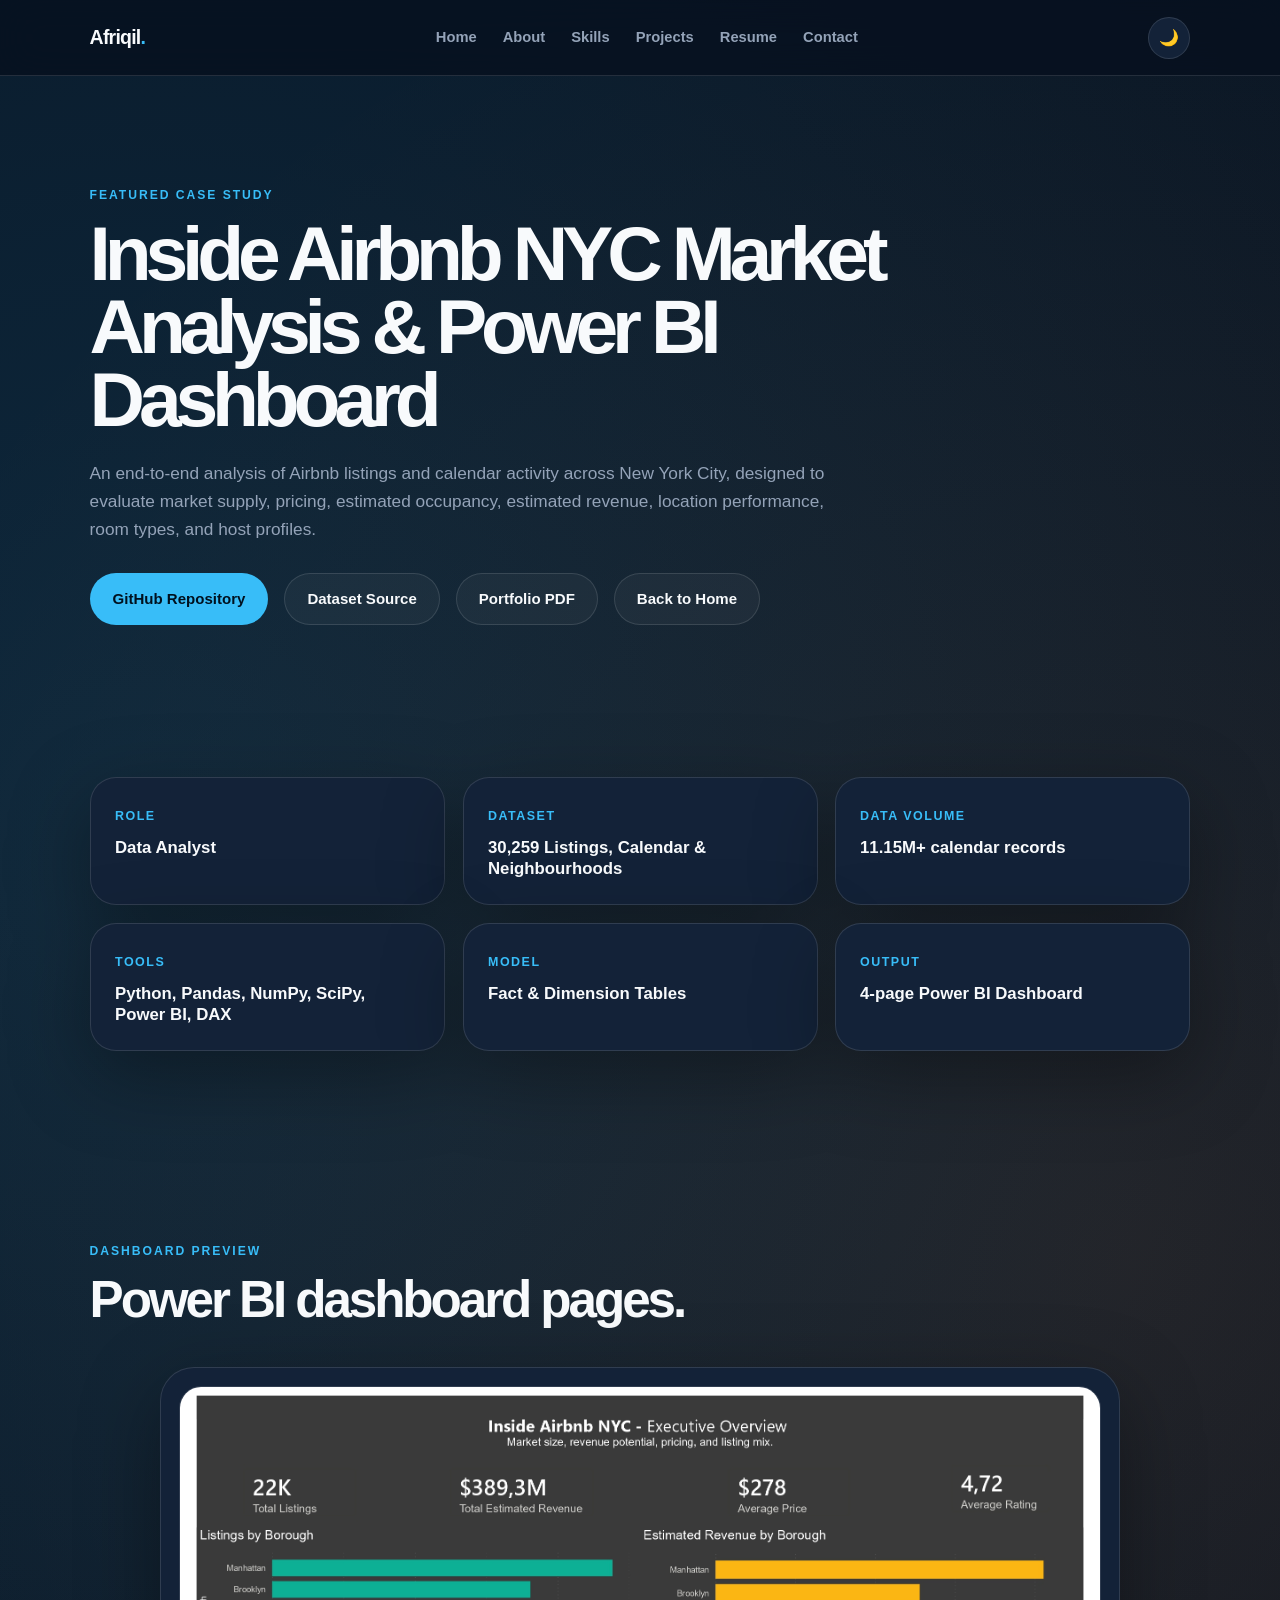
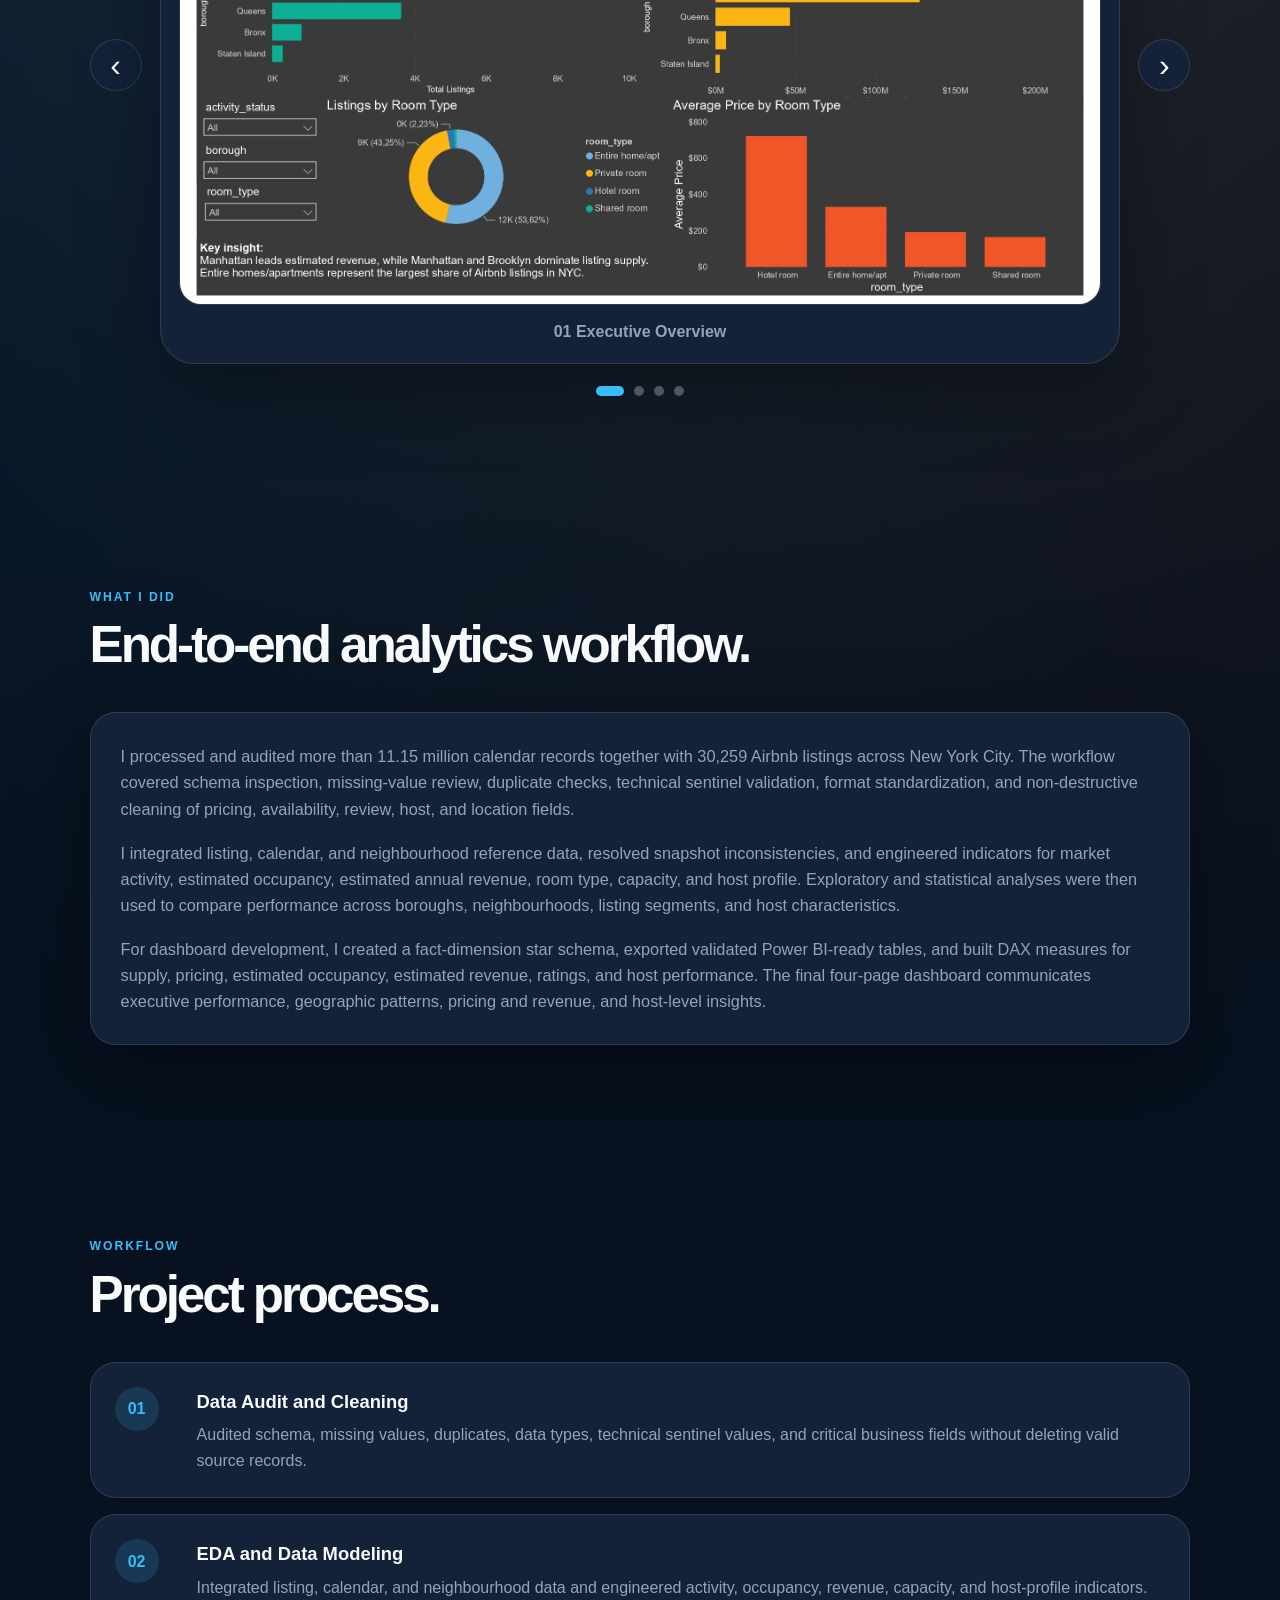
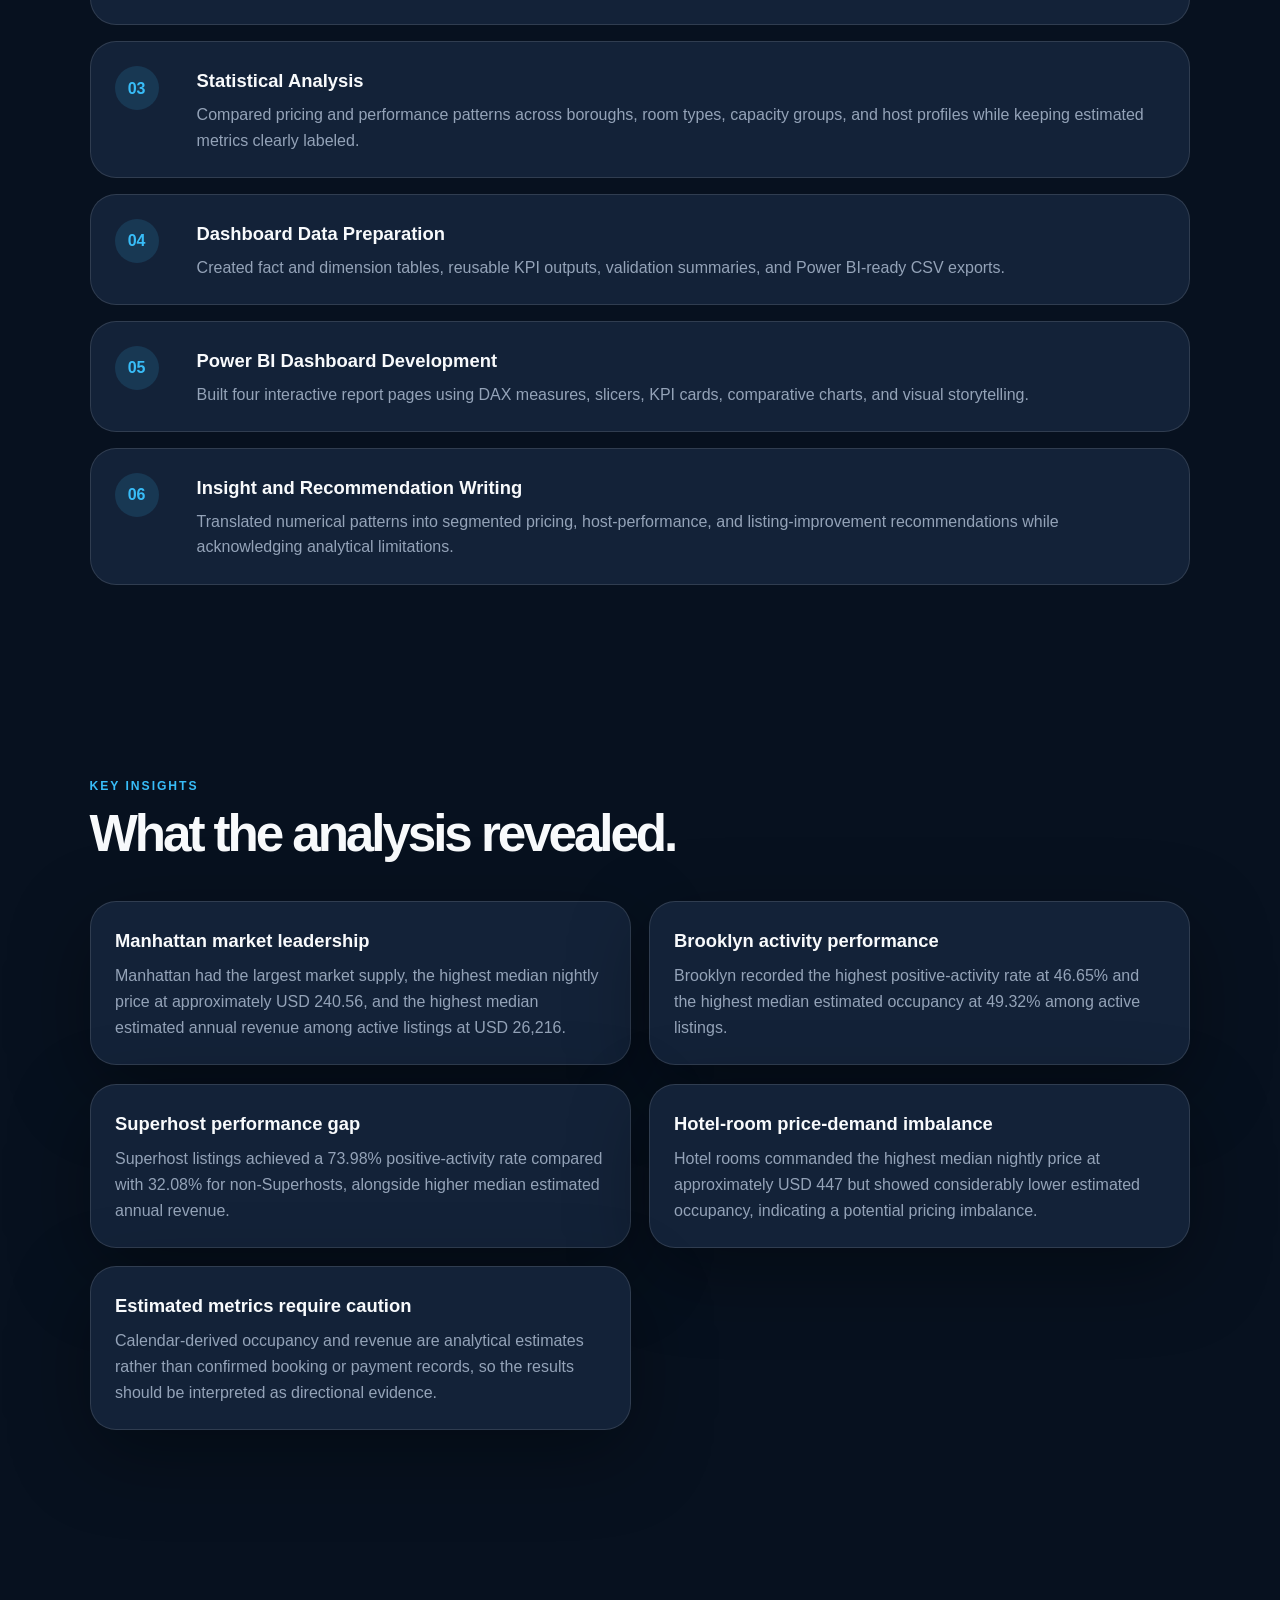
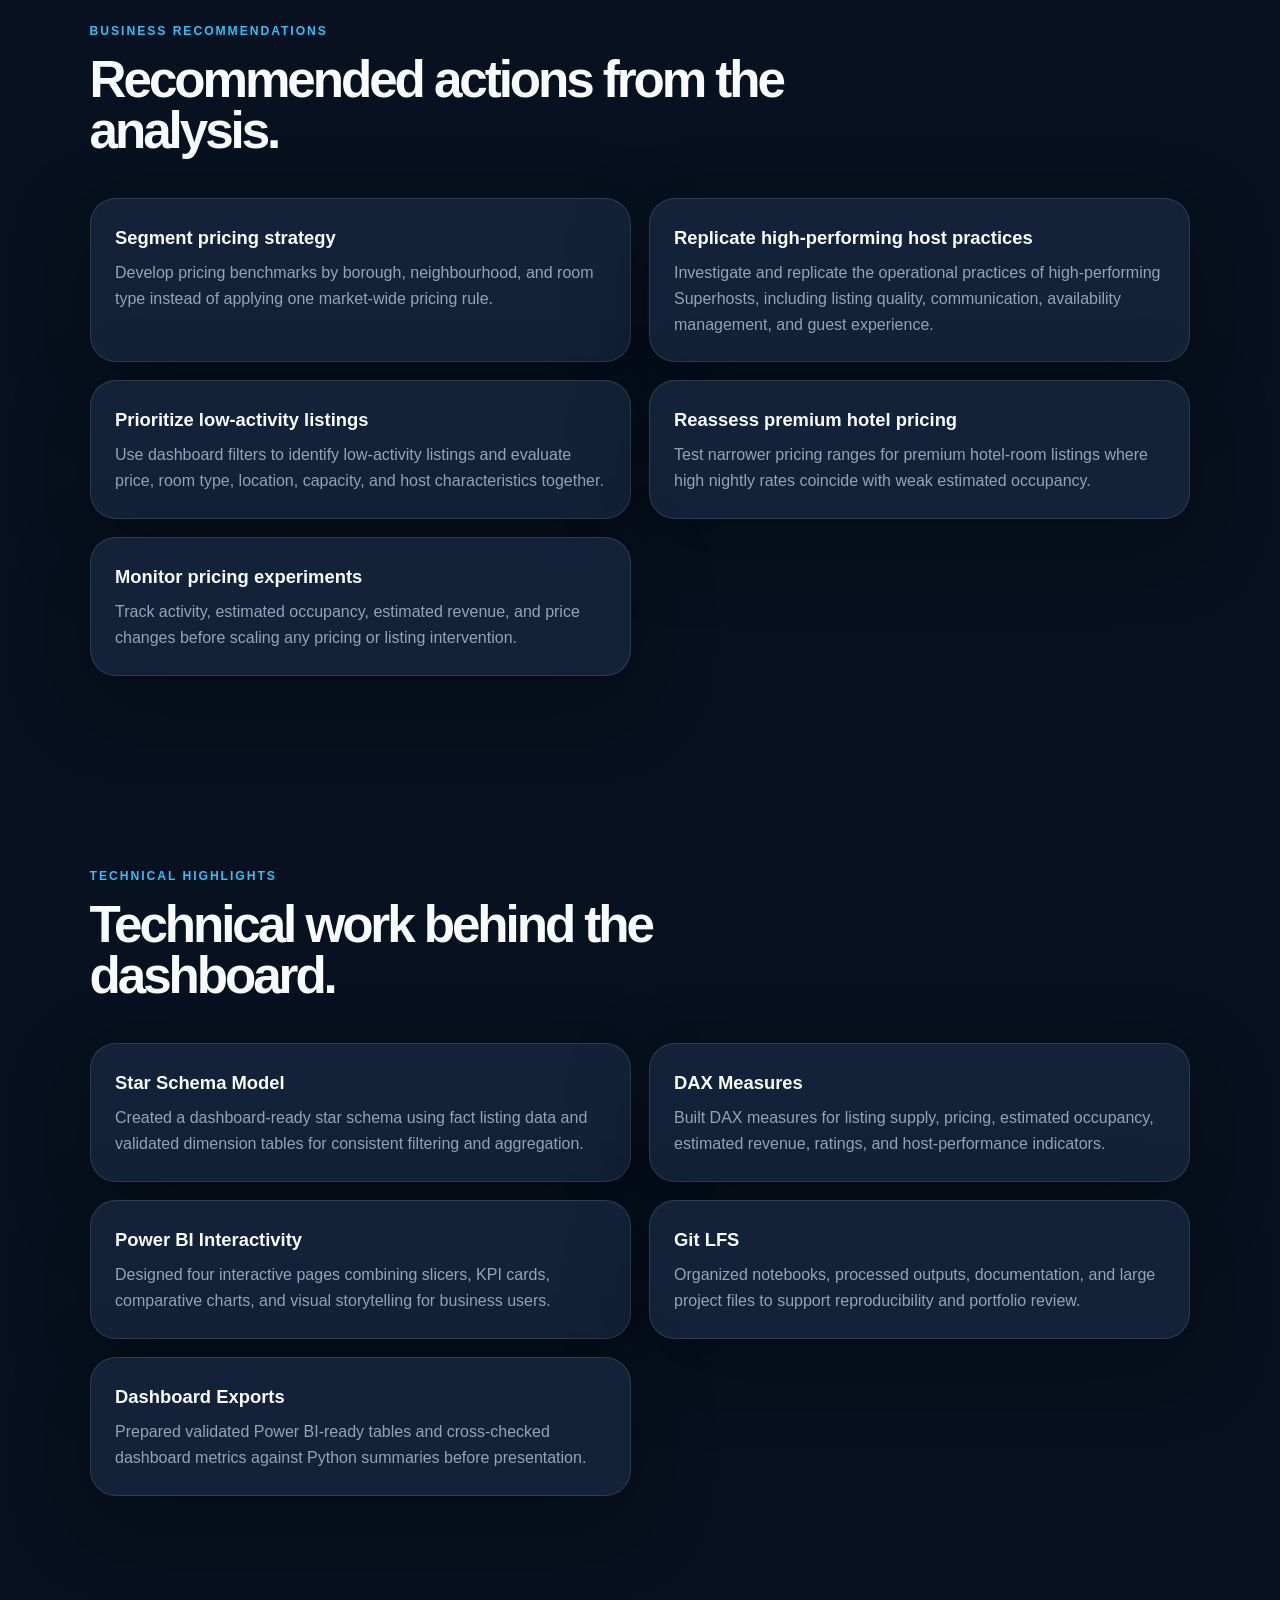
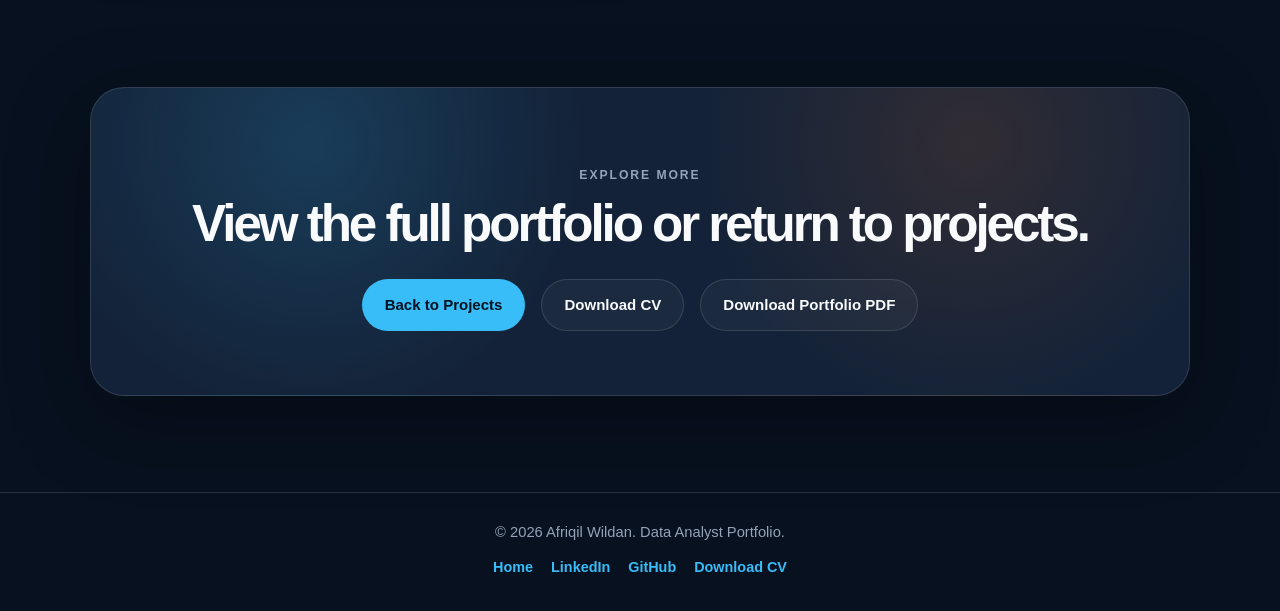
==== commit 940c0606: "update logo and update pages" ====
--- a/project-airbnb.html
+++ b/project-airbnb.html
@@ -4,12 +4,36 @@
     <meta charset="UTF-8" />
     <meta name="viewport" content="width=device-width, initial-scale=1.0" />
 
-    <title>Inside Airbnb NYC Case Study | Afriqil Wildan</title>
-
-    <meta
-        name="description"
-        content="Inside Airbnb NYC Market Analysis case study by Afriqil Wildan. End-to-end data analyst project using Python, statistical analysis, Power BI, DAX, and dashboard data modeling."
-    />
+    <title>Afriqil Wildan | Data Analyst Portfolio</title>
+
+    <meta name="description" content="Afriqil Wildan - Data Analyst portfolio showcasing Python, SQL, Power BI, data cleaning, EDA, and dashboard projects.">
+<!-- Primary Meta Tags -->
+<title>Afriqil Wildan | Data Analyst Portfolio</title>
+<meta name="title" content="Afriqil Wildan | Data Analyst Portfolio">
+<meta name="description" content="Personal data analyst portfolio showcasing Python, SQL, Power BI dashboards, case studies, resume, and end-to-end analytics projects.">
+
+<!-- Open Graph / Facebook / LinkedIn / WhatsApp -->
+<meta property="og:type" content="website">
+<meta property="og:url" content="https://afriqil.github.io/afriqil-portofolio/">
+<meta property="og:title" content="Afriqil Wildan | Data Analyst Portfolio">
+<meta property="og:description" content="Explore my data analyst portfolio featuring Python, SQL, Power BI dashboards, case studies, resume, and end-to-end analytics projects.">
+<meta property="og:image" content="https://afriqil.github.io/afriqil-portofolio/assets/og-image.png">
+<meta property="og:image:width" content="1200">
+<meta property="og:image:height" content="630">
+
+<!-- Twitter / X -->
+<meta name="twitter:card" content="summary_large_image">
+<meta name="twitter:url" content="https://afriqil.github.io/afriqil-portofolio/">
+<meta name="twitter:title" content="Afriqil Wildan | Data Analyst Portfolio">
+<meta name="twitter:description" content="Explore my data analyst portfolio featuring Python, SQL, Power BI dashboards, case studies, resume, and end-to-end analytics projects.">
+<meta name="twitter:image" content="https://afriqil.github.io/afriqil-portofolio/assets/og-image.png">
+
+<link rel="icon" href="assets/favicon.ico">
+<link rel="icon" type="image/png" sizes="32x32" href="assets/favicon-32x32.png">
+<link rel="icon" type="image/png" sizes="16x16" href="assets/favicon-16x16.png">
+<link rel="apple-touch-icon" href="assets/apple-touch-icon.png">
+<link rel="manifest" href="assets/site.webmanifest">
+<meta name="theme-color" content="#07111f">
 
     <link rel="stylesheet" href="style.css" />
 </head>
@@ -55,7 +79,7 @@
                 <h1>Inside Airbnb NYC Market Analysis & Power BI Dashboard</h1>
 
                 <p class="project-hero-description">
-                    End-to-end data analyst portfolio project using Python, statistical analysis, dimensional modeling, DAX, and Power BI to analyze Airbnb market performance across New York City.
+                    An end-to-end analysis of Airbnb listings and calendar activity across New York City, designed to evaluate market supply, pricing, estimated occupancy, estimated revenue, location performance, room types, and host profiles.
                 </p>
 
                 <div class="hero-actions">
@@ -78,17 +102,17 @@
 
                 <div class="metadata-card">
                     <span>Dataset</span>
-                    <h3>Listings, Calendar, Neighbourhoods</h3>
+                    <h3>30,259 Listings, Calendar & Neighbourhoods</h3>
                 </div>
 
                 <div class="metadata-card">
                     <span>Data Volume</span>
-                    <h3>7.8M+ raw records</h3>
+                    <h3>11.15M+ calendar records</h3>
                 </div>
 
                 <div class="metadata-card">
                     <span>Tools</span>
-                    <h3>Python, Pandas, Power BI, DAX</h3>
+                    <h3>Python, Pandas, NumPy, SciPy, Power BI, DAX</h3>
                 </div>
 
                 <div class="metadata-card">
@@ -175,15 +199,15 @@
 
             <div class="content-card reveal">
                 <p>
-                    In this project, I analyzed Airbnb market data for New York City using an end-to-end data analyst workflow. I started by auditing and cleaning raw datasets, validating missing values, data types, duplicates, and key business fields such as price, availability, reviews, host attributes, location, and estimated revenue.
+                    I processed and audited more than 11.15 million calendar records together with 30,259 Airbnb listings across New York City. The workflow covered schema inspection, missing-value review, duplicate checks, technical sentinel validation, format standardization, and non-destructive cleaning of pricing, availability, review, host, and location fields.
                 </p>
 
                 <p>
-                    After preparing the data, I performed exploratory data analysis across boroughs, neighbourhoods, room types, pricing, availability, reviews, and estimated revenue. I also conducted statistical analysis to compare market performance across listing characteristics and prepared structured outputs for business interpretation.
+                    I integrated listing, calendar, and neighbourhood reference data, resolved snapshot inconsistencies, and engineered indicators for market activity, estimated occupancy, estimated annual revenue, room type, capacity, and host profile. Exploratory and statistical analyses were then used to compare performance across boroughs, neighbourhoods, listing segments, and host characteristics.
                 </p>
 
                 <p>
-                    For dashboard development, I created dashboard-ready fact and dimension tables, exported Power BI-ready CSV files, built DAX measures for KPIs, and designed a 4-page interactive Power BI dashboard to communicate market performance, pricing behavior, location trends, and host insights.
+                    For dashboard development, I created a fact-dimension star schema, exported validated Power BI-ready tables, and built DAX measures for supply, pricing, estimated occupancy, estimated revenue, ratings, and host performance. The final four-page dashboard communicates executive performance, geographic patterns, pricing and revenue, and host-level insights.
                 </p>
             </div>
         </section>
@@ -201,7 +225,7 @@
                     <span>01</span>
                     <div>
                         <h3>Data Audit and Cleaning</h3>
-                        <p>Checked schema, missing values, duplicates, data types, and cleaned important business fields.</p>
+                        <p>Audited schema, missing values, duplicates, data types, technical sentinel values, and critical business fields without deleting valid source records.</p>
                     </div>
                 </div>
 
@@ -209,7 +233,7 @@
                     <span>02</span>
                     <div>
                         <h3>EDA and Data Modeling</h3>
-                        <p>Explored listings by borough, neighbourhood, room type, pricing, availability, reviews, and revenue.</p>
+                        <p>Integrated listing, calendar, and neighbourhood data and engineered activity, occupancy, revenue, capacity, and host-profile indicators.</p>
                     </div>
                 </div>
 
@@ -217,7 +241,7 @@
                     <span>03</span>
                     <div>
                         <h3>Statistical Analysis</h3>
-                        <p>Compared market performance across listing characteristics and summarized statistical findings.</p>
+                        <p>Compared pricing and performance patterns across boroughs, room types, capacity groups, and host profiles while keeping estimated metrics clearly labeled.</p>
                     </div>
                 </div>
 
@@ -225,7 +249,7 @@
                     <span>04</span>
                     <div>
                         <h3>Dashboard Data Preparation</h3>
-                        <p>Created fact and dimension tables, KPI outputs, validation tables, and Power BI-ready CSV exports.</p>
+                        <p>Created fact and dimension tables, reusable KPI outputs, validation summaries, and Power BI-ready CSV exports.</p>
                     </div>
                 </div>
 
@@ -233,7 +257,7 @@
                     <span>05</span>
                     <div>
                         <h3>Power BI Dashboard Development</h3>
-                        <p>Built interactive report pages using DAX measures, slicers, KPI cards, and visual storytelling.</p>
+                        <p>Built four interactive report pages using DAX measures, slicers, KPI cards, comparative charts, and visual storytelling.</p>
                     </div>
                 </div>
 
@@ -241,7 +265,7 @@
                     <span>06</span>
                     <div>
                         <h3>Insight and Recommendation Writing</h3>
-                        <p>Translated analysis outputs into market insights and business recommendations.</p>
+                        <p>Translated numerical patterns into segmented pricing, host-performance, and listing-improvement recommendations while acknowledging analytical limitations.</p>
                     </div>
                 </div>
             </div>
@@ -257,28 +281,28 @@
 
             <div class="insight-grid">
                 <article class="insight-card reveal">
-                    <h3>Location concentration</h3>
-                    <p>Manhattan and Brooklyn dominate Airbnb listing supply across New York City.</p>
+                    <h3>Manhattan market leadership</h3>
+                    <p>Manhattan had the largest market supply, the highest median nightly price at approximately USD 240.56, and the highest median estimated annual revenue among active listings at USD 26,216.</p>
                 </article>
 
                 <article class="insight-card reveal">
-                    <h3>Revenue leadership</h3>
-                    <p>Manhattan generates the highest estimated revenue among NYC boroughs.</p>
+                    <h3>Brooklyn activity performance</h3>
+                    <p>Brooklyn recorded the highest positive-activity rate at 46.65% and the highest median estimated occupancy at 49.32% among active listings.</p>
                 </article>
 
                 <article class="insight-card reveal">
-                    <h3>Room type mix</h3>
-                    <p>Entire homes/apartments represent the largest share of Airbnb listings.</p>
+                    <h3>Superhost performance gap</h3>
+                    <p>Superhost listings achieved a 73.98% positive-activity rate compared with 32.08% for non-Superhosts, alongside higher median estimated annual revenue.</p>
                 </article>
 
                 <article class="insight-card reveal">
-                    <h3>Pricing variation</h3>
-                    <p>Pricing and revenue vary significantly by room type, capacity, location, and host profile.</p>
+                    <h3>Hotel-room price-demand imbalance</h3>
+                    <p>Hotel rooms commanded the highest median nightly price at approximately USD 447 but showed considerably lower estimated occupancy, indicating a potential pricing imbalance.</p>
                 </article>
 
                 <article class="insight-card reveal">
-                    <h3>Host profile effect</h3>
-                    <p>Superhost and host portfolio segments show different revenue and performance patterns.</p>
+                    <h3>Estimated metrics require caution</h3>
+                    <p>Calendar-derived occupancy and revenue are analytical estimates rather than confirmed booking or payment records, so the results should be interpreted as directional evidence.</p>
                 </article>
             </div>
         </section>
@@ -294,27 +318,27 @@
             <div class="recommendation-grid">
                 <div class="recommendation-card reveal">
                     <h3>Segment pricing strategy</h3>
-                    <p>Apply pricing strategies by borough and room type instead of using a single market-wide pricing approach.</p>
+                    <p>Develop pricing benchmarks by borough, neighbourhood, and room type instead of applying one market-wide pricing rule.</p>
                 </div>
 
                 <div class="recommendation-card reveal">
-                    <h3>Separate supply and revenue markets</h3>
-                    <p>Monitor high-revenue neighbourhoods separately from high-supply neighbourhoods because the two do not always overlap.</p>
+                    <h3>Replicate high-performing host practices</h3>
+                    <p>Investigate and replicate the operational practices of high-performing Superhosts, including listing quality, communication, availability management, and guest experience.</p>
                 </div>
 
                 <div class="recommendation-card reveal">
-                    <h3>Use capacity segmentation</h3>
-                    <p>Evaluate capacity and room type together to better understand revenue optimization opportunities.</p>
+                    <h3>Prioritize low-activity listings</h3>
+                    <p>Use dashboard filters to identify low-activity listings and evaluate price, room type, location, capacity, and host characteristics together.</p>
                 </div>
 
                 <div class="recommendation-card reveal">
-                    <h3>Compare host performance</h3>
-                    <p>Use superhost and host portfolio segmentation to understand differences in revenue, listing volume, and guest experience.</p>
+                    <h3>Reassess premium hotel pricing</h3>
+                    <p>Test narrower pricing ranges for premium hotel-room listings where high nightly rates coincide with weak estimated occupancy.</p>
                 </div>
 
                 <div class="recommendation-card reveal">
-                    <h3>Enable area-level decisions</h3>
-                    <p>Use dashboard filters to support borough, neighbourhood, room type, and host-segment analysis.</p>
+                    <h3>Monitor pricing experiments</h3>
+                    <p>Track activity, estimated occupancy, estimated revenue, and price changes before scaling any pricing or listing intervention.</p>
                 </div>
             </div>
         </section>
@@ -330,27 +354,27 @@
             <div class="technical-highlight-grid">
                 <div class="technical-highlight-card reveal">
                     <h3>Star Schema Model</h3>
-                    <p>Created a dashboard-ready data model using fact_listing and dimension tables.</p>
+                    <p>Created a dashboard-ready star schema using fact listing data and validated dimension tables for consistent filtering and aggregation.</p>
                 </div>
 
                 <div class="technical-highlight-card reveal">
                     <h3>DAX Measures</h3>
-                    <p>Built KPI measures for listings, revenue, average price, rating, host metrics, and superhost share.</p>
+                    <p>Built DAX measures for listing supply, pricing, estimated occupancy, estimated revenue, ratings, and host-performance indicators.</p>
                 </div>
 
                 <div class="technical-highlight-card reveal">
                     <h3>Power BI Interactivity</h3>
-                    <p>Used slicers, KPI cards, bar charts, donut charts, scatter plots, and dashboard storytelling.</p>
+                    <p>Designed four interactive pages combining slicers, KPI cards, comparative charts, and visual storytelling for business users.</p>
                 </div>
 
                 <div class="technical-highlight-card reveal">
                     <h3>Git LFS</h3>
-                    <p>Managed large raw datasets, processed outputs, and Power BI files with Git LFS.</p>
+                    <p>Organized notebooks, processed outputs, documentation, and large project files to support reproducibility and portfolio review.</p>
                 </div>
 
                 <div class="technical-highlight-card reveal">
                     <h3>Dashboard Exports</h3>
-                    <p>Prepared Power BI-ready CSV files and dashboard validation outputs from Python notebooks.</p>
+                    <p>Prepared validated Power BI-ready tables and cross-checked dashboard metrics against Python summaries before presentation.</p>
                 </div>
             </div>
         </section>
